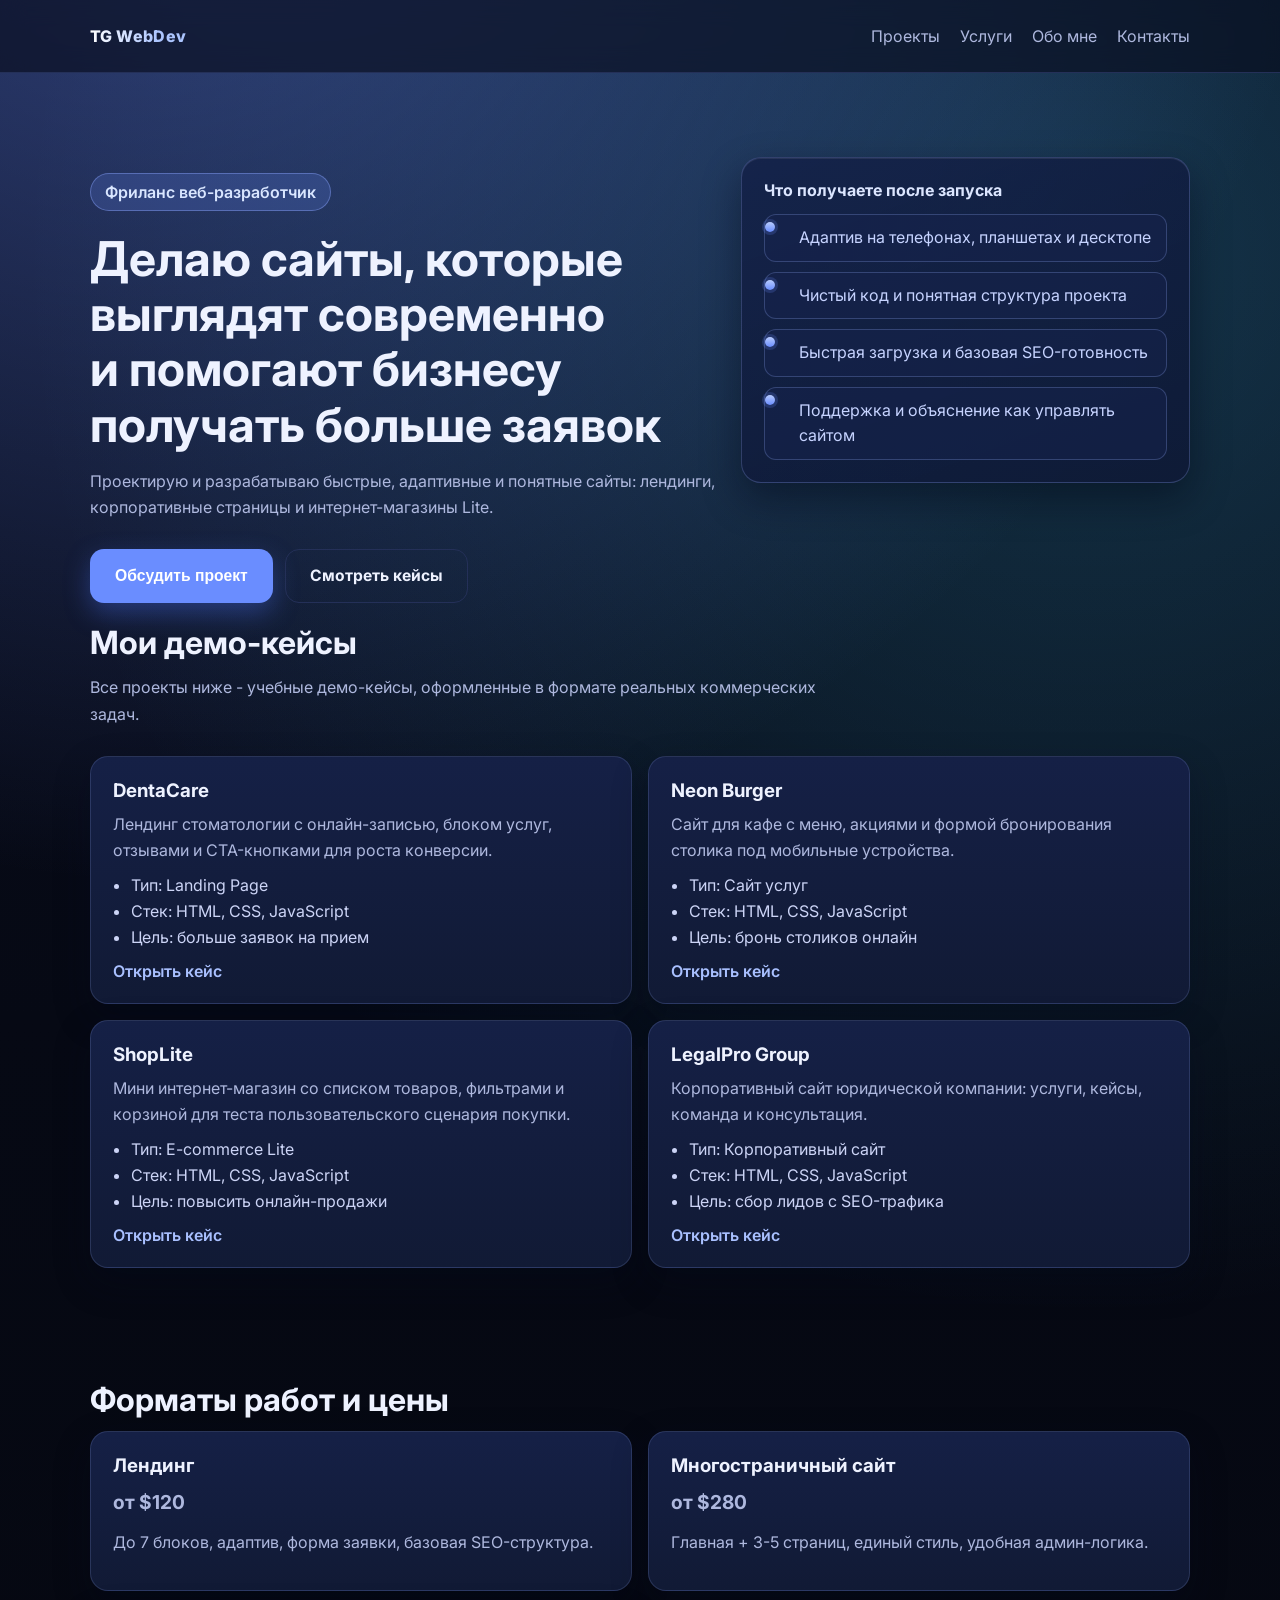
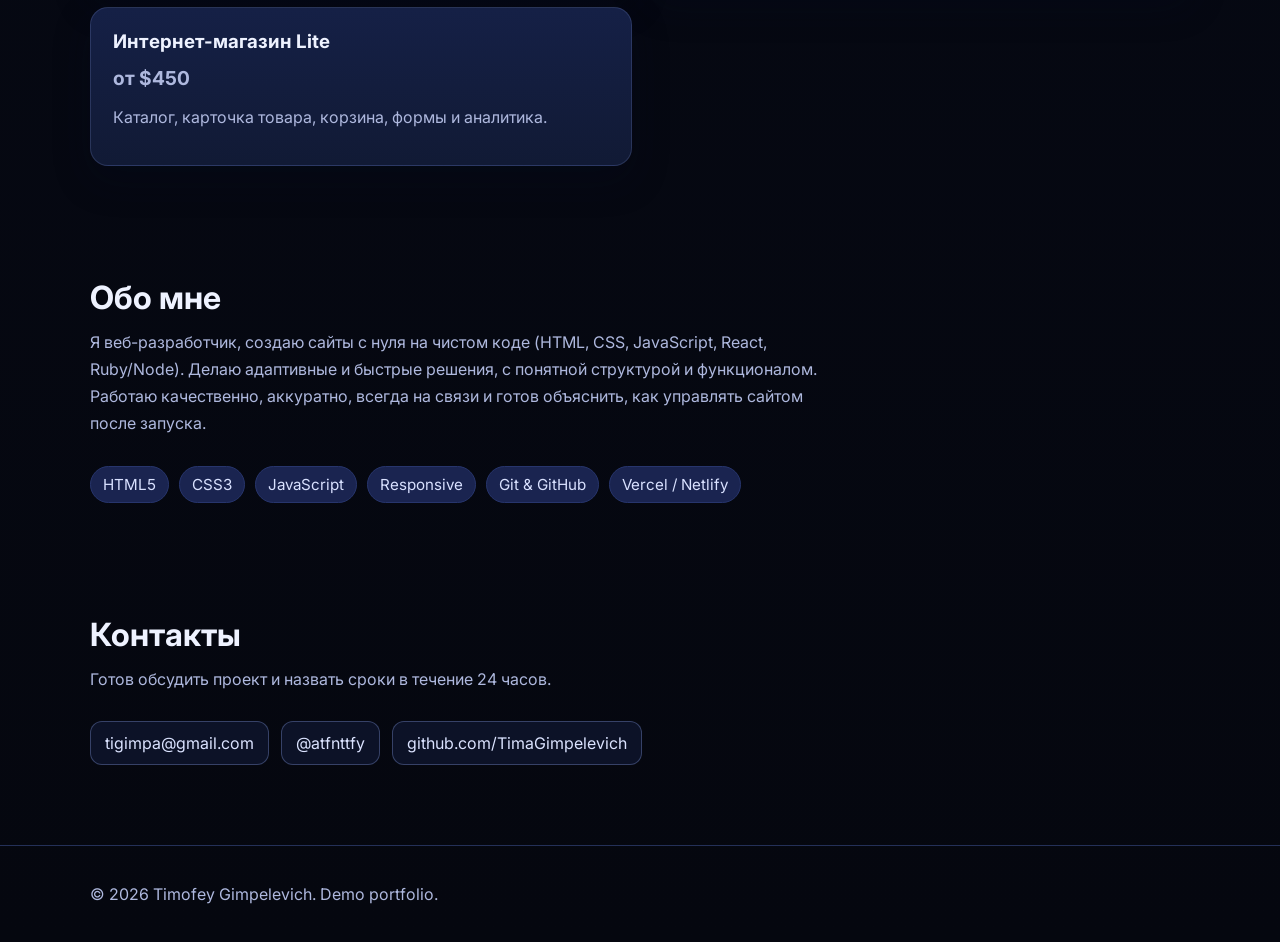
==== index.html @ 31476ab3 "Initial portfolio website" ====
<!doctype html>
<html lang="ru">
  <head>
    <meta charset="UTF-8" />
    <meta name="viewport" content="width=device-width, initial-scale=1.0" />
    <title>Тимофей | Веб-разработчик</title>
    <meta
      name="description"
      content="Портфолио веб-разработчика: лендинги, корпоративные сайты и интернет-магазины."
    />
    <link rel="preconnect" href="https://fonts.googleapis.com" />
    <link rel="preconnect" href="https://fonts.gstatic.com" crossorigin />
    <link
      href="https://fonts.googleapis.com/css2?family=Inter:wght@400;500;600;700;800&display=swap"
      rel="stylesheet"
    />
    <link rel="stylesheet" href="./styles.css" />
  </head>
  <body>
    <header class="header">
      <div class="container nav">
        <a href="#" class="logo">TG WebDev</a>
        <nav>
          <a href="#projects">Проекты</a>
          <a href="#services">Услуги</a>
          <a href="#about">Обо мне</a>
          <a href="#contacts">Контакты</a>
        </nav>
      </div>
    </header>

    <main>
      <section class="hero container">
        <div class="hero-layout">
          <div>
            <p class="badge">Фриланс веб-разработчик</p>
            <h1>
              Делаю сайты, которые выглядят современно и помогают бизнесу
              получать больше заявок
            </h1>
            <p class="subtitle">
              Проектирую и разрабатываю быстрые, адаптивные и понятные сайты:
              лендинги, корпоративные страницы и интернет-магазины Lite.
            </p>
            <div class="hero-actions">
              <button class="btn btn-primary" id="open-contact-modal" type="button">
                Обсудить проект
              </button>
              <a class="btn btn-secondary" href="#projects">Смотреть кейсы</a>
            </div>
          </div>
          <div class="hero-panel">
            <p class="hero-panel-title">Что получаете после запуска</p>
            <ul>
              <li>Адаптив на телефонах, планшетах и десктопе</li>
              <li>Чистый код и понятная структура проекта</li>
              <li>Быстрая загрузка и базовая SEO-готовность</li>
              <li>Поддержка и объяснение как управлять сайтом</li>
            </ul>
          </div>
        </div>
      </section>

      <section id="projects" class="section container">
        <h2>Мои демо-кейсы</h2>
        <p class="section-text">
          Все проекты ниже - учебные демо-кейсы, оформленные в формате реальных
          коммерческих задач.
        </p>
        <div class="projects-grid">
          <article class="card">
            <h3>DentaCare</h3>
            <p>
              Лендинг стоматологии с онлайн-записью, блоком услуг, отзывами и
              CTA-кнопками для роста конверсии.
            </p>
            <ul>
              <li>Тип: Landing Page</li>
              <li>Стек: HTML, CSS, JavaScript</li>
              <li>Цель: больше заявок на прием</li>
            </ul>
            <a href="./projects/dentacare.html">Открыть кейс</a>
          </article>

          <article class="card">
            <h3>Neon Burger</h3>
            <p>
              Сайт для кафе с меню, акциями и формой бронирования столика под
              мобильные устройства.
            </p>
            <ul>
              <li>Тип: Сайт услуг</li>
              <li>Стек: HTML, CSS, JavaScript</li>
              <li>Цель: бронь столиков онлайн</li>
            </ul>
            <a href="./projects/neon-burger.html">Открыть кейс</a>
          </article>

          <article class="card">
            <h3>ShopLite</h3>
            <p>
              Мини интернет-магазин со списком товаров, фильтрами и корзиной
              для теста пользовательского сценария покупки.
            </p>
            <ul>
              <li>Тип: E-commerce Lite</li>
              <li>Стек: HTML, CSS, JavaScript</li>
              <li>Цель: повысить онлайн-продажи</li>
            </ul>
            <a href="./projects/shoplite.html">Открыть кейс</a>
          </article>

          <article class="card">
            <h3>LegalPro Group</h3>
            <p>
              Корпоративный сайт юридической компании: услуги, кейсы, команда и
              консультация.
            </p>
            <ul>
              <li>Тип: Корпоративный сайт</li>
              <li>Стек: HTML, CSS, JavaScript</li>
              <li>Цель: сбор лидов с SEO-трафика</li>
            </ul>
            <a href="./projects/legalpro.html">Открыть кейс</a>
          </article>
        </div>
      </section>

      <section id="services" class="section container">
        <h2>Форматы работ и цены</h2>
        <div class="pricing-grid">
          <article class="card">
            <h3>Лендинг</h3>
            <p class="price">от $120</p>
            <p>До 7 блоков, адаптив, форма заявки, базовая SEO-структура.</p>
          </article>
          <article class="card">
            <h3>Многостраничный сайт</h3>
            <p class="price">от $280</p>
            <p>Главная + 3-5 страниц, единый стиль, удобная админ-логика.</p>
          </article>
          <article class="card">
            <h3>Интернет-магазин Lite</h3>
            <p class="price">от $450</p>
            <p>Каталог, карточка товара, корзина, формы и аналитика.</p>
          </article>
        </div>
      </section>

      <section id="about" class="section container">
        <h2>Обо мне</h2>
        <p class="section-text">
          Я веб-разработчик, создаю сайты с нуля на чистом коде (HTML, CSS,
          JavaScript, React, Ruby/Node). Делаю адаптивные и быстрые решения, с
          понятной структурой и функционалом. Работаю качественно, аккуратно,
          всегда на связи и готов объяснить, как управлять сайтом после запуска.
        </p>
        <div class="skills">
          <span>HTML5</span>
          <span>CSS3</span>
          <span>JavaScript</span>
          <span>Responsive</span>
          <span>Git & GitHub</span>
          <span>Vercel / Netlify</span>
        </div>
      </section>

      <section id="contacts" class="section container contact">
        <h2>Контакты</h2>
        <p class="section-text">
          Готов обсудить проект и назвать сроки в течение 24 часов.
        </p>
        <div class="contact-grid">
          <a href="mailto:tigimpa@gmail.com">tigimpa@gmail.com</a>
          <a href="https://t.me/atfnttfy" target="_blank" rel="noreferrer"
            >@atfnttfy</a
          >
          <a href="https://github.com/TimaGimpelevich" target="_blank" rel="noreferrer"
            >github.com/TimaGimpelevich</a
          >
        </div>
      </section>
    </main>

    <div class="modal" id="contact-modal" aria-hidden="true" hidden>
      <div class="modal-backdrop" data-close-modal="true"></div>
      <div class="modal-dialog" role="dialog" aria-modal="true" aria-labelledby="modal-title">
        <button class="modal-close" id="close-contact-modal" type="button" aria-label="Закрыть">
          ×
        </button>
        <h2 id="modal-title">Где удобно продолжить общение?</h2>
        <p class="section-text">
          Выберите удобный канал, и я отвечу в ближайшее время.
        </p>
        <div class="modal-actions">
          <a href="mailto:tigimpa@gmail.com">Email: tigimpa@gmail.com</a>
          <a href="https://t.me/atfnttfy" target="_blank" rel="noreferrer">
            Telegram: @atfnttfy
          </a>
          <a href="https://github.com/TimaGimpelevich" target="_blank" rel="noreferrer">
            GitHub: TimaGimpelevich
          </a>
        </div>
      </div>
    </div>

    <footer class="footer">
      <div class="container">
        <p>© 2026 Timofey Gimpelevich. Demo portfolio.</p>
      </div>
    </footer>

    <script src="./scripts.js"></script>
  </body>
</html>
---- styles.css ----
:root {
  --bg: #060914;
  --surface: #111a35;
  --surface-soft: #152046;
  --text: #eef2ff;
  --muted: #aeb8de;
  --primary: #6a8dff;
  --primary-soft: #a9c0ff;
  --border: #243058;
  --glow-a: rgba(106, 141, 255, 0.45);
  --glow-b: rgba(71, 212, 255, 0.2);
}

* {
  box-sizing: border-box;
}

html {
  scroll-behavior: smooth;
}

body {
  margin: 0;
  font-family: "Inter", sans-serif;
  background:
    radial-gradient(circle at 15% -10%, var(--glow-a) 0%, rgba(0, 0, 0, 0) 38%),
    radial-gradient(circle at 85% 10%, var(--glow-b) 0%, rgba(0, 0, 0, 0) 42%),
    linear-gradient(180deg, #080d1f 0%, var(--bg) 40%, #05070f 100%);
  color: var(--text);
}

a {
  color: inherit;
  text-decoration: none;
}

.container {
  width: min(1100px, 92%);
  margin: 0 auto;
}

.header {
  position: sticky;
  top: 0;
  backdrop-filter: blur(12px);
  background: rgba(9, 13, 30, 0.65);
  border-bottom: 1px solid var(--border);
  z-index: 10;
}

.nav {
  min-height: 72px;
  display: flex;
  justify-content: space-between;
  align-items: center;
}

.logo {
  font-weight: 800;
  letter-spacing: 0.4px;
  background: linear-gradient(90deg, #ffffff 0%, #acc5ff 70%);
  -webkit-background-clip: text;
  -webkit-text-fill-color: transparent;
}

.nav nav {
  display: flex;
  gap: 20px;
}

.nav nav a {
  color: var(--muted);
}

.nav nav a:hover {
  color: var(--text);
}

.hero {
  padding: 84px 0 6px;
}

.hero-layout {
  display: grid;
  grid-template-columns: 1.4fr 1fr;
  gap: 22px;
  align-items: start;
}

.badge {
  display: inline-block;
  font-weight: 600;
  color: #d9e6ff;
  background: rgba(106, 141, 255, 0.2);
  border: 1px solid rgba(133, 160, 247, 0.45);
  padding: 8px 14px;
  border-radius: 999px;
  margin-bottom: 20px;
}

h1 {
  font-size: clamp(2rem, 4vw, 3rem);
  line-height: 1.15;
  margin: 0 0 16px;
  max-width: 860px;
  text-wrap: balance;
}

.subtitle {
  color: var(--muted);
  max-width: 680px;
  line-height: 1.65;
}

.hero-actions {
  margin-top: 28px;
  display: flex;
  flex-wrap: wrap;
  gap: 12px;
}

.btn {
  padding: 14px 24px;
  min-height: 54px;
  border-radius: 14px;
  font-weight: 700;
  font-size: clamp(0.98rem, 1.1vw, 1.05rem);
  border: 1px solid transparent;
  display: inline-flex;
  align-items: center;
  justify-content: center;
  transition: transform 0.25s ease, box-shadow 0.25s ease, border-color 0.25s ease;
}

.btn-primary {
  background: var(--primary);
  color: #fff;
  box-shadow: 0 10px 26px rgba(78, 118, 255, 0.35);
}

.btn-primary:hover {
  background: #5c81f7;
  transform: translateY(-1px);
}

.btn-secondary {
  border-color: var(--border);
  color: var(--text);
  background: transparent;
}

.btn-secondary:hover {
  border-color: #3f4c78;
  transform: translateY(-1px);
}

.hero-panel {
  border: 1px solid rgba(146, 168, 245, 0.25);
  background: linear-gradient(
    160deg,
    rgba(19, 32, 71, 0.85) 0%,
    rgba(14, 25, 54, 0.88) 100%
  );
  border-radius: 20px;
  padding: 22px;
  box-shadow: inset 0 1px 0 rgba(255, 255, 255, 0.08), 0 16px 38px rgba(2, 7, 22, 0.45);
}

.hero-panel-title {
  margin-top: 0;
  margin-bottom: 14px;
  font-weight: 700;
  color: #dce6ff;
}

.hero-panel ul {
  margin: 0;
  padding: 0;
  list-style: none;
  color: #c6d3ff;
  line-height: 1.6;
}

.hero-panel li {
  position: relative;
  padding: 10px 12px 10px 34px;
  margin-bottom: 10px;
  border-radius: 12px;
  border: 1px solid rgba(138, 162, 235, 0.28);
  background: rgba(23, 36, 77, 0.55);
}

.hero-panel li::before {
  content: "";
  position: absolute;
  left: 0;
  top: 0.45rem;
  width: 10px;
  height: 10px;
  border-radius: 999px;
  background: linear-gradient(180deg, #b7cbff 0%, #6a8dff 100%);
  box-shadow: 0 0 0 3px rgba(106, 141, 255, 0.2);
}

.hero-panel li:last-child {
  margin-bottom: 0;
}

.section {
  padding: 56px 0;
}

#projects.section {
  padding-top: 14px;
}

h2 {
  margin: 0 0 12px;
  font-size: clamp(1.5rem, 3vw, 2rem);
}

.section-text {
  margin: 0 0 28px;
  color: var(--muted);
  max-width: 760px;
  line-height: 1.7;
}

.projects-grid,
.pricing-grid {
  display: grid;
  grid-template-columns: repeat(2, minmax(0, 1fr));
  gap: 16px;
}

.card {
  background: linear-gradient(180deg, var(--surface-soft) 0%, var(--surface) 100%);
  border: 1px solid rgba(133, 154, 223, 0.2);
  border-radius: 18px;
  padding: 22px;
  box-shadow: 0 14px 36px rgba(3, 9, 30, 0.3);
  transition: transform 0.28s ease, box-shadow 0.28s ease, border-color 0.28s ease;
}

.card:hover {
  transform: translateY(-5px);
  border-color: rgba(149, 173, 248, 0.45);
  box-shadow: 0 18px 42px rgba(4, 10, 30, 0.5);
}

.card h3 {
  margin: 0 0 10px;
}

.card p {
  margin: 0 0 12px;
  color: var(--muted);
  line-height: 1.6;
}

.card ul {
  margin: 0 0 14px;
  padding-left: 18px;
  color: #ccd4f6;
}

.card li {
  margin-bottom: 6px;
}

.card a {
  color: var(--primary-soft);
  font-weight: 600;
}

.card a:hover {
  color: #c6d8ff;
}

.price {
  color: #fff;
  font-weight: 700;
  font-size: 1.2rem;
}

.skills {
  display: flex;
  flex-wrap: wrap;
  gap: 10px;
}

.skills span {
  background: #1a2450;
  color: #d9e1ff;
  border: 1px solid #27356c;
  border-radius: 999px;
  padding: 8px 12px;
  font-size: 0.95rem;
}

.contact {
  padding-bottom: 80px;
}

.contact-grid {
  display: flex;
  flex-wrap: wrap;
  gap: 12px;
}

.contact-grid a {
  border: 1px solid rgba(133, 154, 223, 0.35);
  border-radius: 12px;
  padding: 11px 14px;
  color: #dbe3ff;
  background: rgba(17, 26, 53, 0.65);
  transition: transform 0.2s ease, border-color 0.2s ease;
}

.contact-grid a:hover {
  transform: translateY(-2px);
  border-color: rgba(172, 193, 255, 0.7);
}

.modal {
  position: fixed;
  inset: 0;
  display: none;
  align-items: center;
  justify-content: center;
  z-index: 20;
  padding: 16px;
}

.modal[aria-hidden="false"] {
  display: flex;
}

.modal-backdrop {
  position: absolute;
  inset: 0;
  background: rgba(4, 8, 18, 0.76);
  backdrop-filter: blur(4px);
}

.modal-dialog {
  position: relative;
  width: min(520px, 92%);
  max-height: calc(100vh - 32px);
  overflow-y: auto;
  background: linear-gradient(180deg, var(--surface-soft) 0%, var(--surface) 100%);
  border: 1px solid rgba(149, 173, 248, 0.42);
  border-radius: 18px;
  padding: 24px;
  z-index: 1;
  box-shadow: 0 20px 50px rgba(3, 8, 24, 0.65);
}

.modal-close {
  position: absolute;
  right: 14px;
  top: 10px;
  border: none;
  background: transparent;
  color: #cdd9ff;
  font-size: 1.7rem;
  cursor: pointer;
  line-height: 1;
}

.modal-actions {
  display: grid;
  gap: 10px;
}

.modal-actions a {
  display: block;
  border: 1px solid rgba(133, 154, 223, 0.35);
  border-radius: 12px;
  padding: 11px 14px;
  color: #dbe3ff;
  background: rgba(17, 26, 53, 0.65);
}

#open-contact-modal {
  cursor: pointer;
  appearance: none;
}

.modal-actions a:hover {
  border-color: rgba(172, 193, 255, 0.7);
}

.footer {
  border-top: 1px solid var(--border);
  padding: 22px 0;
  color: var(--muted);
}

.case-main {
  padding: 62px 0;
}

.case-card {
  background: linear-gradient(180deg, var(--surface-soft) 0%, var(--surface) 100%);
  border: 1px solid rgba(133, 154, 223, 0.25);
  border-radius: 18px;
  padding: 24px;
  margin-bottom: 16px;
  box-shadow: 0 12px 30px rgba(2, 7, 22, 0.34);
}

.back-link {
  color: var(--primary-soft);
  font-weight: 600;
}

@media (max-width: 820px) {
  .hero-layout {
    grid-template-columns: 1fr;
  }

  .projects-grid,
  .pricing-grid {
    grid-template-columns: 1fr;
  }

  .nav nav {
    gap: 12px;
    font-size: 0.9rem;
  }

  .hero {
    padding-top: 64px;
    padding-bottom: 0;
  }

  .hero-actions {
    width: 100%;
  }

  .hero-actions .btn {
    width: 100%;
  }
}
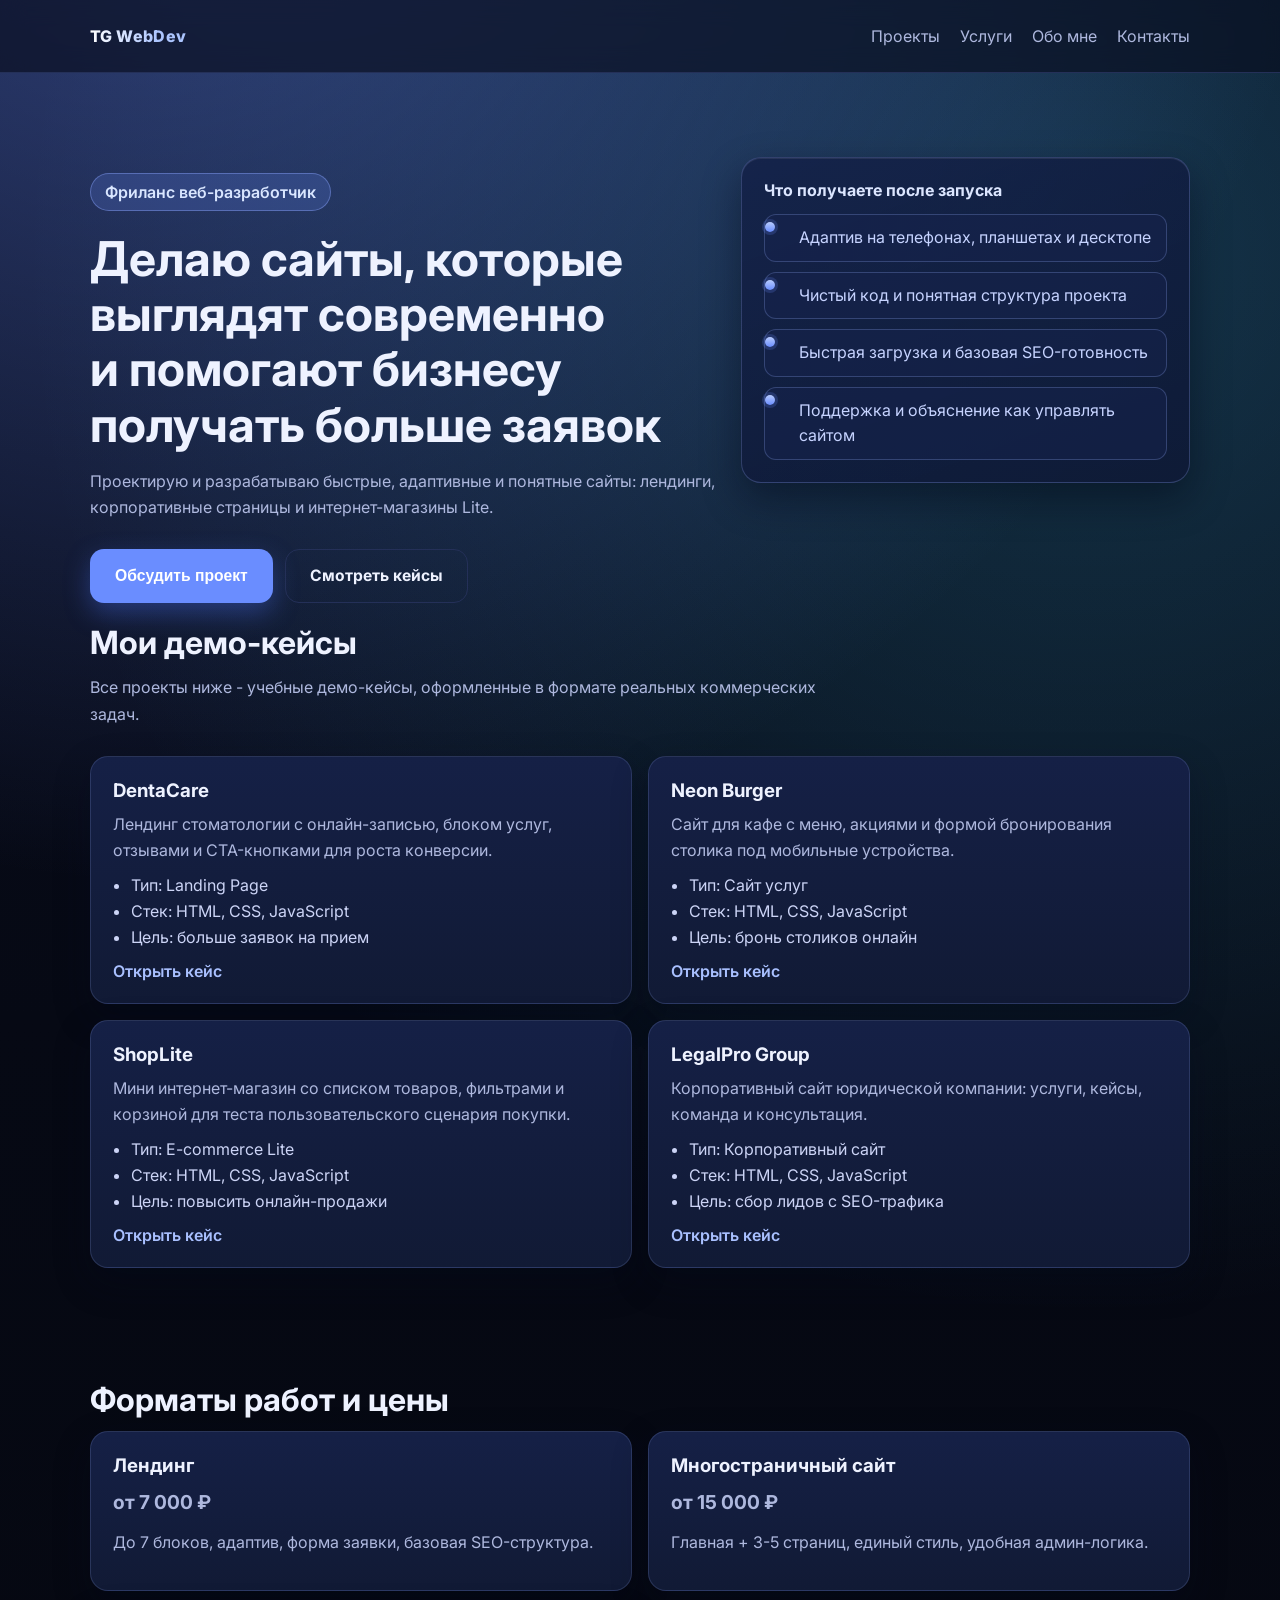
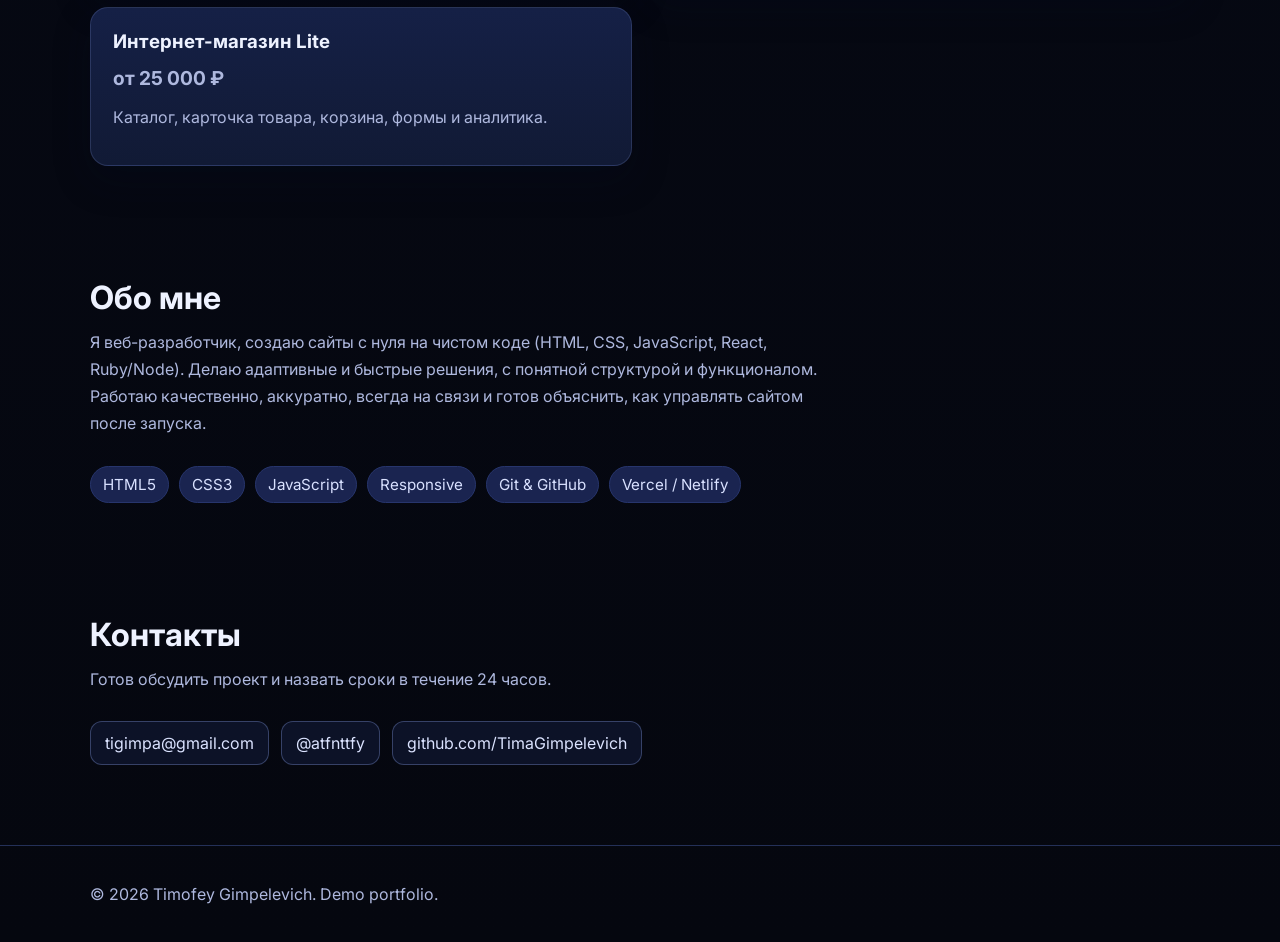
==== commit ecb14c99: "Change pricing to RUB" ====
--- a/index.html
+++ b/index.html
@@ -131,17 +131,17 @@
         <div class="pricing-grid">
           <article class="card">
             <h3>Лендинг</h3>
-            <p class="price">от $120</p>
+            <p class="price">от 7 000 ₽</p>
             <p>До 7 блоков, адаптив, форма заявки, базовая SEO-структура.</p>
           </article>
           <article class="card">
             <h3>Многостраничный сайт</h3>
-            <p class="price">от $280</p>
+            <p class="price">от 15 000 ₽</p>
             <p>Главная + 3-5 страниц, единый стиль, удобная админ-логика.</p>
           </article>
           <article class="card">
             <h3>Интернет-магазин Lite</h3>
-            <p class="price">от $450</p>
+            <p class="price">от 25 000 ₽</p>
             <p>Каталог, карточка товара, корзина, формы и аналитика.</p>
           </article>
         </div>
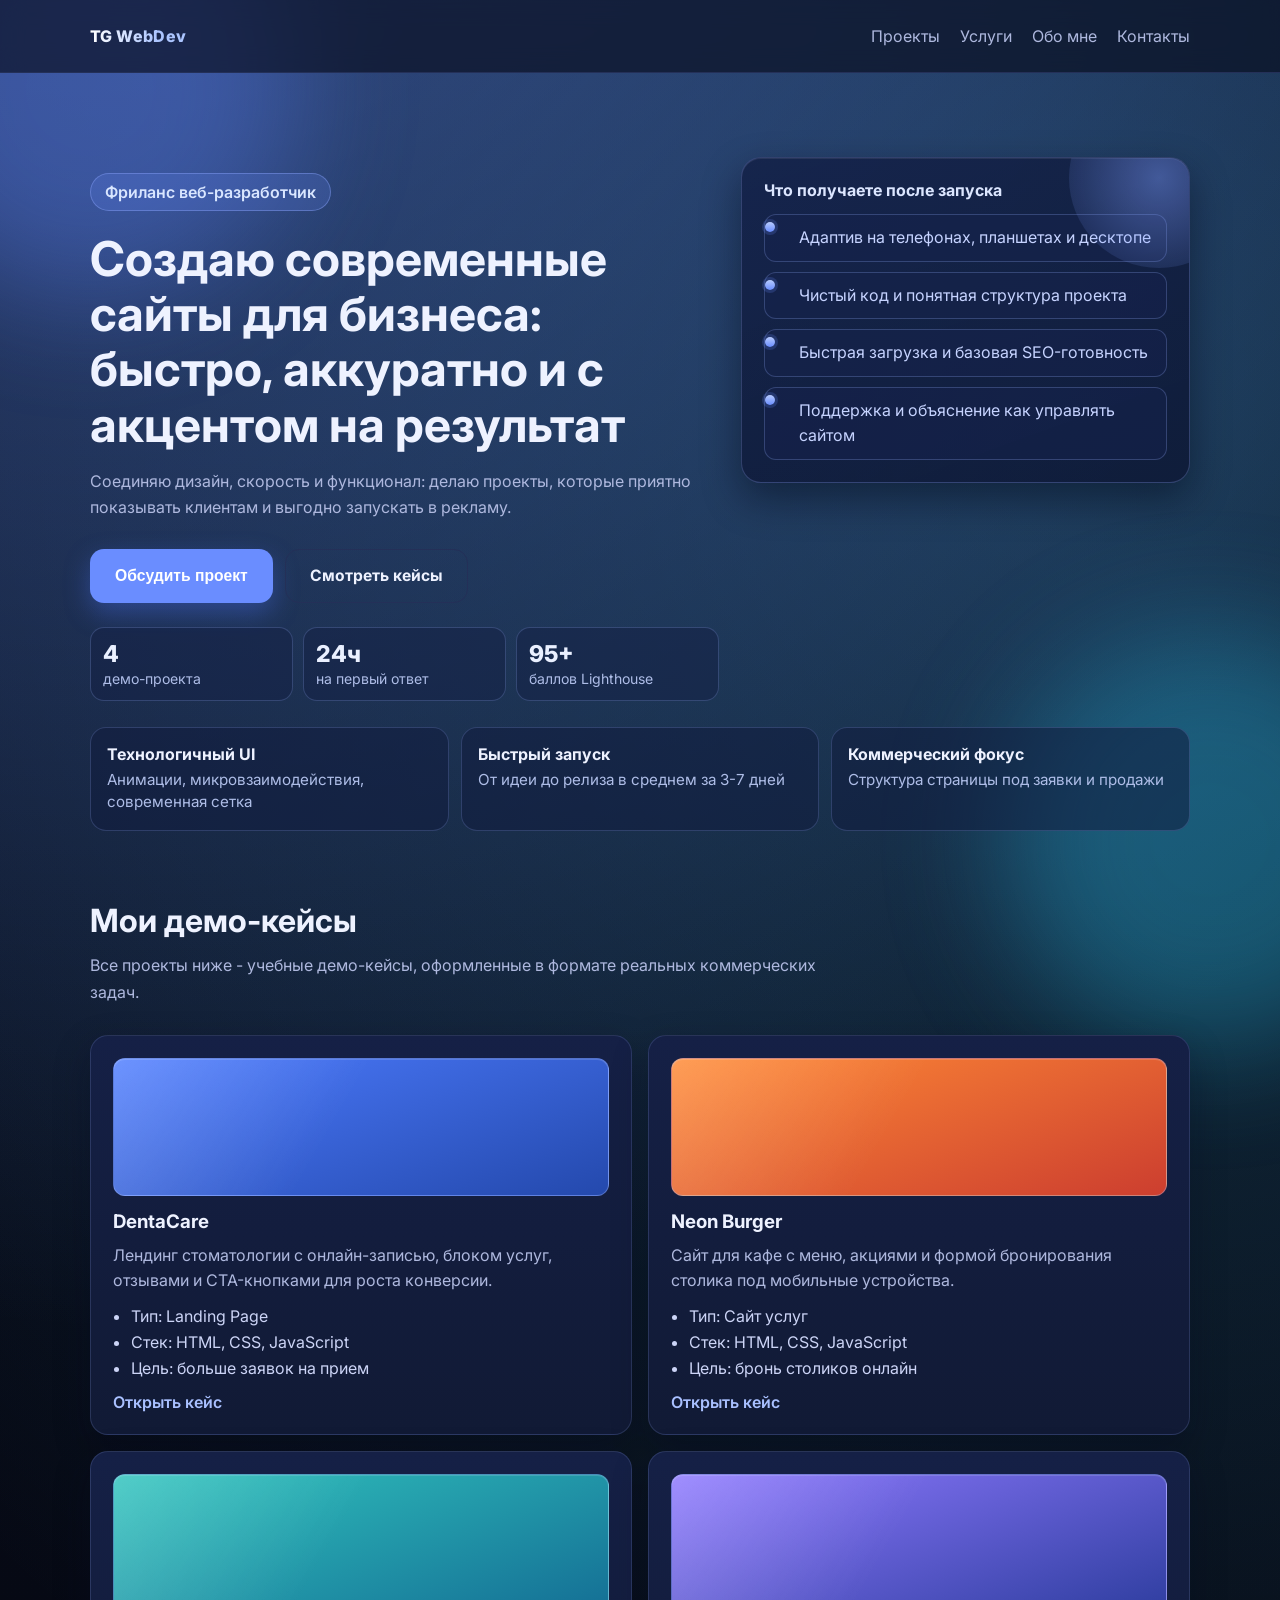
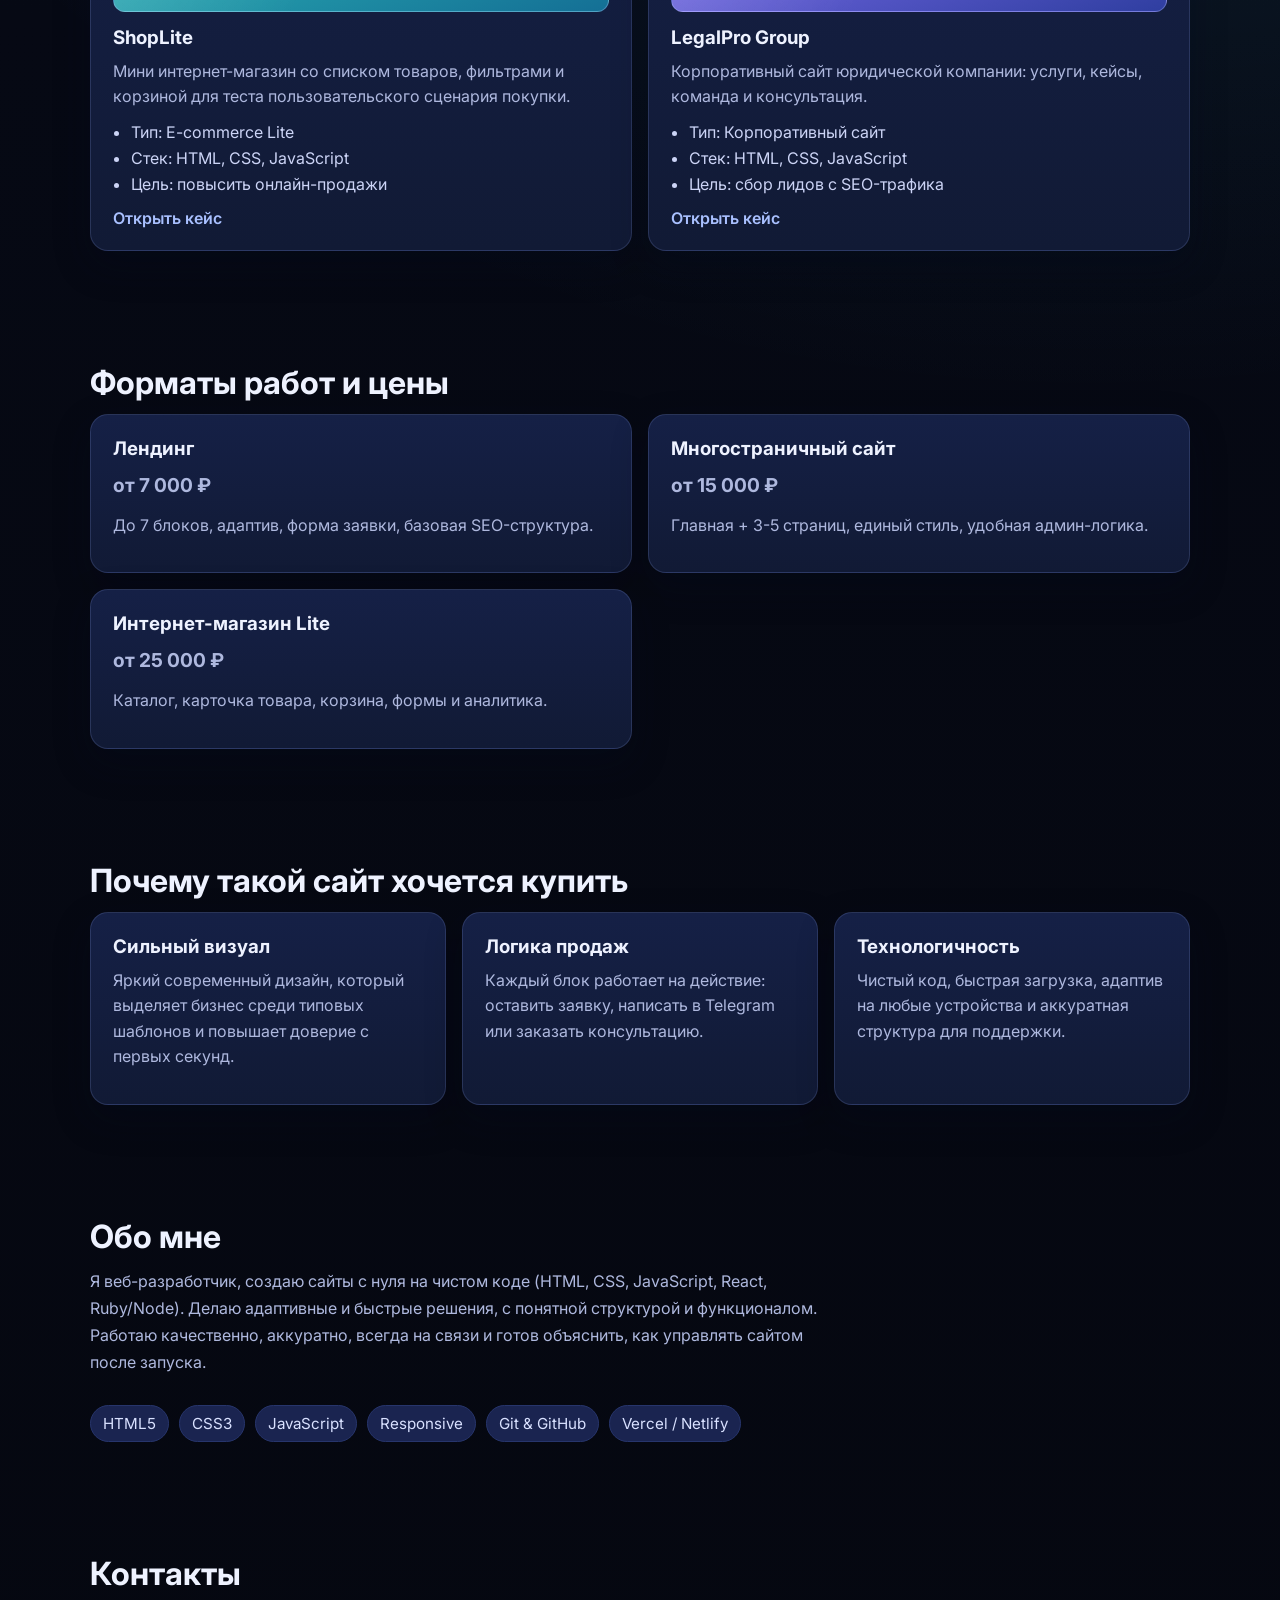
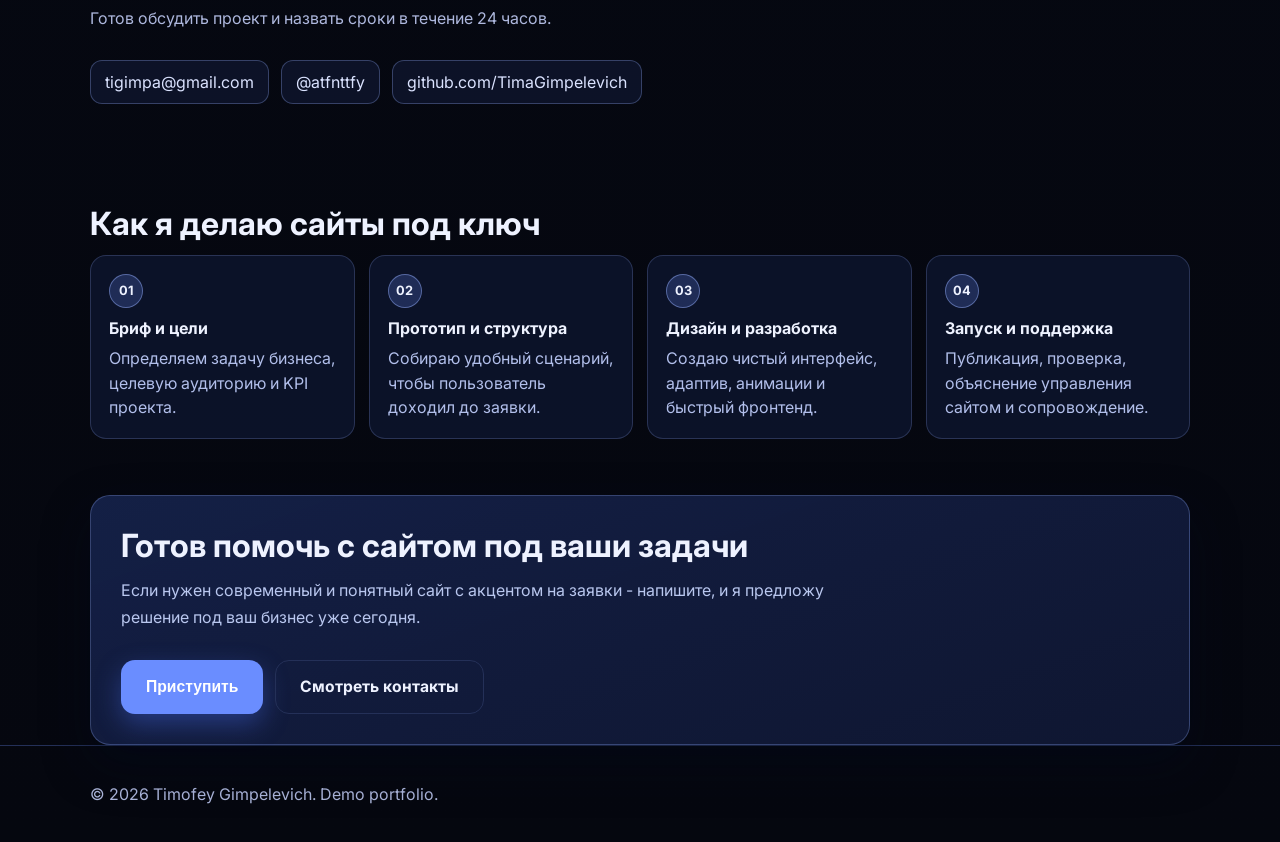
==== commit 5b377961: "Polish portfolio UX and visual presentation. Improve hero and CTA sections, strengthen modal reliabi" ====
--- a/index.html
+++ b/index.html
@@ -14,6 +14,7 @@
       href="https://fonts.googleapis.com/css2?family=Inter:wght@400;500;600;700;800&display=swap"
       rel="stylesheet"
     />
+    <link rel="icon" type="image/svg+xml" href="./favicon.svg" />
     <link rel="stylesheet" href="./styles.css" />
   </head>
   <body>
@@ -30,26 +31,45 @@
     </header>
 
     <main>
-      <section class="hero container">
+      <section class="hero container" data-reveal>
         <div class="hero-layout">
           <div>
             <p class="badge">Фриланс веб-разработчик</p>
             <h1>
-              Делаю сайты, которые выглядят современно и помогают бизнесу
-              получать больше заявок
+              Создаю современные сайты для бизнеса: быстро, аккуратно и с
+              акцентом на результат
             </h1>
             <p class="subtitle">
-              Проектирую и разрабатываю быстрые, адаптивные и понятные сайты:
-              лендинги, корпоративные страницы и интернет-магазины Lite.
+              Соединяю дизайн, скорость и функционал: делаю проекты, которые
+              приятно показывать клиентам и выгодно запускать в рекламу.
             </p>
             <div class="hero-actions">
-              <button class="btn btn-primary" id="open-contact-modal" type="button">
+              <button
+                class="btn btn-primary"
+                id="open-contact-modal"
+                data-open-contact-modal="true"
+                type="button"
+              >
                 Обсудить проект
               </button>
               <a class="btn btn-secondary" href="#projects">Смотреть кейсы</a>
             </div>
+            <div class="hero-stats">
+              <article>
+                <p>4</p>
+                <span>демо-проекта</span>
+              </article>
+              <article>
+                <p>24ч</p>
+                <span>на первый ответ</span>
+              </article>
+              <article>
+                <p>95+</p>
+                <span>баллов Lighthouse</span>
+              </article>
+            </div>
           </div>
-          <div class="hero-panel">
+          <div class="hero-panel" data-reveal>
             <p class="hero-panel-title">Что получаете после запуска</p>
             <ul>
               <li>Адаптив на телефонах, планшетах и десктопе</li>
@@ -61,14 +81,30 @@
         </div>
       </section>
 
-      <section id="projects" class="section container">
+      <section class="section container trust-strip" data-reveal>
+        <article>
+          <p>Технологичный UI</p>
+          <span>Анимации, микровзаимодействия, современная сетка</span>
+        </article>
+        <article>
+          <p>Быстрый запуск</p>
+          <span>От идеи до релиза в среднем за 3-7 дней</span>
+        </article>
+        <article>
+          <p>Коммерческий фокус</p>
+          <span>Структура страницы под заявки и продажи</span>
+        </article>
+      </section>
+
+      <section id="projects" class="section container" data-reveal>
         <h2>Мои демо-кейсы</h2>
         <p class="section-text">
           Все проекты ниже - учебные демо-кейсы, оформленные в формате реальных
           коммерческих задач.
         </p>
         <div class="projects-grid">
-          <article class="card">
+          <article class="card" data-reveal>
+            <div class="project-preview preview-dentacare"></div>
             <h3>DentaCare</h3>
             <p>
               Лендинг стоматологии с онлайн-записью, блоком услуг, отзывами и
@@ -82,7 +118,8 @@
             <a href="./projects/dentacare.html">Открыть кейс</a>
           </article>
 
-          <article class="card">
+          <article class="card" data-reveal>
+            <div class="project-preview preview-burger"></div>
             <h3>Neon Burger</h3>
             <p>
               Сайт для кафе с меню, акциями и формой бронирования столика под
@@ -96,7 +133,8 @@
             <a href="./projects/neon-burger.html">Открыть кейс</a>
           </article>
 
-          <article class="card">
+          <article class="card" data-reveal>
+            <div class="project-preview preview-shoplite"></div>
             <h3>ShopLite</h3>
             <p>
               Мини интернет-магазин со списком товаров, фильтрами и корзиной
@@ -110,7 +148,8 @@
             <a href="./projects/shoplite.html">Открыть кейс</a>
           </article>
 
-          <article class="card">
+          <article class="card" data-reveal>
+            <div class="project-preview preview-legalpro"></div>
             <h3>LegalPro Group</h3>
             <p>
               Корпоративный сайт юридической компании: услуги, кейсы, команда и
@@ -126,20 +165,20 @@
         </div>
       </section>
 
-      <section id="services" class="section container">
+      <section id="services" class="section container" data-reveal>
         <h2>Форматы работ и цены</h2>
         <div class="pricing-grid">
-          <article class="card">
+          <article class="card" data-reveal>
             <h3>Лендинг</h3>
             <p class="price">от 7 000 ₽</p>
             <p>До 7 блоков, адаптив, форма заявки, базовая SEO-структура.</p>
           </article>
-          <article class="card">
+          <article class="card" data-reveal>
             <h3>Многостраничный сайт</h3>
             <p class="price">от 15 000 ₽</p>
             <p>Главная + 3-5 страниц, единый стиль, удобная админ-логика.</p>
           </article>
-          <article class="card">
+          <article class="card" data-reveal>
             <h3>Интернет-магазин Lite</h3>
             <p class="price">от 25 000 ₽</p>
             <p>Каталог, карточка товара, корзина, формы и аналитика.</p>
@@ -147,7 +186,34 @@
         </div>
       </section>
 
-      <section id="about" class="section container">
+      <section class="section container" data-reveal>
+        <h2>Почему такой сайт хочется купить</h2>
+        <div class="proof-grid">
+          <article class="card" data-reveal>
+            <h3>Сильный визуал</h3>
+            <p>
+              Яркий современный дизайн, который выделяет бизнес среди типовых
+              шаблонов и повышает доверие с первых секунд.
+            </p>
+          </article>
+          <article class="card" data-reveal>
+            <h3>Логика продаж</h3>
+            <p>
+              Каждый блок работает на действие: оставить заявку, написать в
+              Telegram или заказать консультацию.
+            </p>
+          </article>
+          <article class="card" data-reveal>
+            <h3>Технологичность</h3>
+            <p>
+              Чистый код, быстрая загрузка, адаптив на любые устройства и
+              аккуратная структура для поддержки.
+            </p>
+          </article>
+        </div>
+      </section>
+
+      <section id="about" class="section container" data-reveal>
         <h2>Обо мне</h2>
         <p class="section-text">
           Я веб-разработчик, создаю сайты с нуля на чистом коде (HTML, CSS,
@@ -165,7 +231,7 @@
         </div>
       </section>
 
-      <section id="contacts" class="section container contact">
+      <section id="contacts" class="section container contact" data-reveal>
         <h2>Контакты</h2>
         <p class="section-text">
           Готов обсудить проект и назвать сроки в течение 24 часов.
@@ -178,6 +244,51 @@
           <a href="https://github.com/TimaGimpelevich" target="_blank" rel="noreferrer"
             >github.com/TimaGimpelevich</a
           >
+        </div>
+      </section>
+
+      <section class="section container process" data-reveal>
+        <h2>Как я делаю сайты под ключ</h2>
+        <div class="process-grid">
+          <article class="process-step">
+            <span>01</span>
+            <h3>Бриф и цели</h3>
+            <p>Определяем задачу бизнеса, целевую аудиторию и KPI проекта.</p>
+          </article>
+          <article class="process-step">
+            <span>02</span>
+            <h3>Прототип и структура</h3>
+            <p>Собираю удобный сценарий, чтобы пользователь доходил до заявки.</p>
+          </article>
+          <article class="process-step">
+            <span>03</span>
+            <h3>Дизайн и разработка</h3>
+            <p>Создаю чистый интерфейс, адаптив, анимации и быстрый фронтенд.</p>
+          </article>
+          <article class="process-step">
+            <span>04</span>
+            <h3>Запуск и поддержка</h3>
+            <p>Публикация, проверка, объяснение управления сайтом и сопровождение.</p>
+          </article>
+        </div>
+      </section>
+
+      <section class="section container final-cta" data-reveal>
+        <h2>Готов помочь с сайтом под ваши задачи</h2>
+        <p>
+          Если нужен современный и понятный сайт с акцентом на заявки - напишите,
+          и я предложу решение под ваш бизнес уже сегодня.
+        </p>
+        <div class="hero-actions">
+          <button
+            class="btn btn-primary"
+            id="open-contact-modal-bottom"
+            data-open-contact-modal="true"
+            type="button"
+          >
+            Приступить
+          </button>
+          <a class="btn btn-secondary" href="#contacts">Смотреть контакты</a>
         </div>
       </section>
     </main>
--- a/styles.css
+++ b/styles.css
@@ -27,6 +27,31 @@
     radial-gradient(circle at 85% 10%, var(--glow-b) 0%, rgba(0, 0, 0, 0) 42%),
     linear-gradient(180deg, #080d1f 0%, var(--bg) 40%, #05070f 100%);
   color: var(--text);
+  overflow-x: hidden;
+}
+
+body::before,
+body::after {
+  content: "";
+  position: fixed;
+  width: 420px;
+  height: 420px;
+  border-radius: 999px;
+  z-index: -1;
+  filter: blur(60px);
+  opacity: 0.35;
+}
+
+body::before {
+  top: -120px;
+  left: -120px;
+  background: #5f86ff;
+}
+
+body::after {
+  right: -140px;
+  bottom: -150px;
+  background: #27b4de;
 }
 
 a {
@@ -78,6 +103,7 @@
 
 .hero {
   padding: 84px 0 6px;
+  position: relative;
 }
 
 .hero-layout {
@@ -117,6 +143,32 @@
   display: flex;
   flex-wrap: wrap;
   gap: 12px;
+}
+
+.hero-stats {
+  margin-top: 24px;
+  display: grid;
+  grid-template-columns: repeat(3, minmax(0, 1fr));
+  gap: 10px;
+}
+
+.hero-stats article {
+  border: 1px solid rgba(138, 162, 235, 0.25);
+  border-radius: 14px;
+  background: rgba(20, 33, 70, 0.55);
+  padding: 12px;
+}
+
+.hero-stats p {
+  margin: 0;
+  font-size: 1.45rem;
+  font-weight: 800;
+  color: #eaf0ff;
+}
+
+.hero-stats span {
+  color: #aebde7;
+  font-size: 0.88rem;
 }
 
 .btn {
@@ -164,6 +216,19 @@
   border-radius: 20px;
   padding: 22px;
   box-shadow: inset 0 1px 0 rgba(255, 255, 255, 0.08), 0 16px 38px rgba(2, 7, 22, 0.45);
+  position: relative;
+  overflow: hidden;
+}
+
+.hero-panel::after {
+  content: "";
+  position: absolute;
+  width: 180px;
+  height: 180px;
+  right: -60px;
+  top: -70px;
+  border-radius: 999px;
+  background: radial-gradient(circle, rgba(124, 156, 255, 0.45), rgba(124, 156, 255, 0));
 }
 
 .hero-panel-title {
@@ -214,6 +279,31 @@
   padding-top: 14px;
 }
 
+.trust-strip {
+  display: grid;
+  grid-template-columns: repeat(3, minmax(0, 1fr));
+  gap: 12px;
+  padding-top: 20px;
+}
+
+.trust-strip article {
+  border: 1px solid rgba(136, 158, 230, 0.24);
+  border-radius: 16px;
+  background: rgba(18, 28, 62, 0.55);
+  padding: 16px;
+}
+
+.trust-strip p {
+  margin: 0 0 5px;
+  font-weight: 700;
+}
+
+.trust-strip span {
+  color: #aebde7;
+  font-size: 0.95rem;
+  line-height: 1.5;
+}
+
 h2 {
   margin: 0 0 12px;
   font-size: clamp(1.5rem, 3vw, 2rem);
@@ -238,6 +328,8 @@
   border: 1px solid rgba(133, 154, 223, 0.2);
   border-radius: 18px;
   padding: 22px;
+  position: relative;
+  overflow: hidden;
   box-shadow: 0 14px 36px rgba(3, 9, 30, 0.3);
   transition: transform 0.28s ease, box-shadow 0.28s ease, border-color 0.28s ease;
 }
@@ -248,8 +340,55 @@
   box-shadow: 0 18px 42px rgba(4, 10, 30, 0.5);
 }
 
+.card::after {
+  content: "";
+  position: absolute;
+  inset: 0;
+  pointer-events: none;
+  border-radius: inherit;
+  background: linear-gradient(140deg, rgba(168, 192, 255, 0.12), rgba(168, 192, 255, 0));
+  opacity: 0;
+  transition: opacity 0.3s ease;
+}
+
+.card:hover::after {
+  opacity: 1;
+}
+
 .card h3 {
   margin: 0 0 10px;
+}
+
+.project-preview {
+  height: 138px;
+  margin-bottom: 14px;
+  border-radius: 12px;
+  border: 1px solid rgba(166, 186, 247, 0.35);
+  box-shadow: inset 0 1px 0 rgba(255, 255, 255, 0.14);
+}
+
+.preview-dentacare {
+  background:
+    linear-gradient(120deg, rgba(255, 255, 255, 0.18) 0%, rgba(255, 255, 255, 0) 45%),
+    linear-gradient(160deg, #4d7cff 0%, #2449ad 100%);
+}
+
+.preview-burger {
+  background:
+    linear-gradient(120deg, rgba(255, 255, 255, 0.16) 0%, rgba(255, 255, 255, 0) 45%),
+    linear-gradient(160deg, #ff8b36 0%, #cc3e2f 100%);
+}
+
+.preview-shoplite {
+  background:
+    linear-gradient(120deg, rgba(255, 255, 255, 0.16) 0%, rgba(255, 255, 255, 0) 45%),
+    linear-gradient(160deg, #31c4be 0%, #146f95 100%);
+}
+
+.preview-legalpro {
+  background:
+    linear-gradient(120deg, rgba(255, 255, 255, 0.16) 0%, rgba(255, 255, 255, 0) 45%),
+    linear-gradient(160deg, #8e79ff 0%, #2f3ea0 100%);
 }
 
 .card p {
@@ -281,6 +420,73 @@
   color: #fff;
   font-weight: 700;
   font-size: 1.2rem;
+}
+
+.proof-grid {
+  display: grid;
+  grid-template-columns: repeat(3, minmax(0, 1fr));
+  gap: 16px;
+}
+
+.process {
+  padding-top: 20px;
+}
+
+.process-grid {
+  display: grid;
+  grid-template-columns: repeat(4, minmax(0, 1fr));
+  gap: 14px;
+}
+
+.process-step {
+  border: 1px solid rgba(137, 159, 230, 0.24);
+  border-radius: 16px;
+  background: rgba(17, 27, 60, 0.56);
+  padding: 18px;
+}
+
+.process-step span {
+  display: inline-flex;
+  align-items: center;
+  justify-content: center;
+  width: 34px;
+  height: 34px;
+  border-radius: 999px;
+  font-size: 0.8rem;
+  font-weight: 700;
+  background: rgba(106, 141, 255, 0.22);
+  border: 1px solid rgba(156, 180, 255, 0.45);
+  margin-bottom: 10px;
+}
+
+.process-step h3 {
+  margin: 0 0 8px;
+  font-size: 1rem;
+}
+
+.process-step p {
+  margin: 0;
+  color: #b2bfeb;
+  line-height: 1.55;
+}
+
+.final-cta {
+  border: 1px solid rgba(141, 165, 240, 0.3);
+  border-radius: 20px;
+  background: linear-gradient(160deg, rgba(23, 36, 79, 0.85), rgba(16, 24, 52, 0.92));
+  padding: 30px;
+  box-shadow: 0 20px 48px rgba(2, 8, 26, 0.45);
+}
+
+.final-cta h2 {
+  max-width: 760px;
+}
+
+.final-cta p {
+  margin-top: 0;
+  color: #b9c7ef;
+  max-width: 720px;
+  line-height: 1.7;
 }
 
 .skills {
@@ -391,6 +597,22 @@
   border-color: rgba(172, 193, 255, 0.7);
 }
 
+[data-reveal] {
+  opacity: 1;
+  transform: translateY(0);
+}
+
+.js [data-reveal] {
+  opacity: 0;
+  transform: translateY(24px);
+  transition: opacity 0.7s ease, transform 0.7s ease;
+}
+
+.js [data-reveal].is-visible {
+  opacity: 1;
+  transform: translateY(0);
+}
+
 .footer {
   border-top: 1px solid var(--border);
   padding: 22px 0;
@@ -421,7 +643,10 @@
   }
 
   .projects-grid,
-  .pricing-grid {
+  .pricing-grid,
+  .proof-grid,
+  .trust-strip,
+  .process-grid {
     grid-template-columns: 1fr;
   }
 
@@ -442,5 +667,13 @@
   .hero-actions .btn {
     width: 100%;
   }
-}
-
+
+  .hero-stats {
+    grid-template-columns: 1fr;
+  }
+
+  .final-cta {
+    padding: 20px;
+  }
+}
+
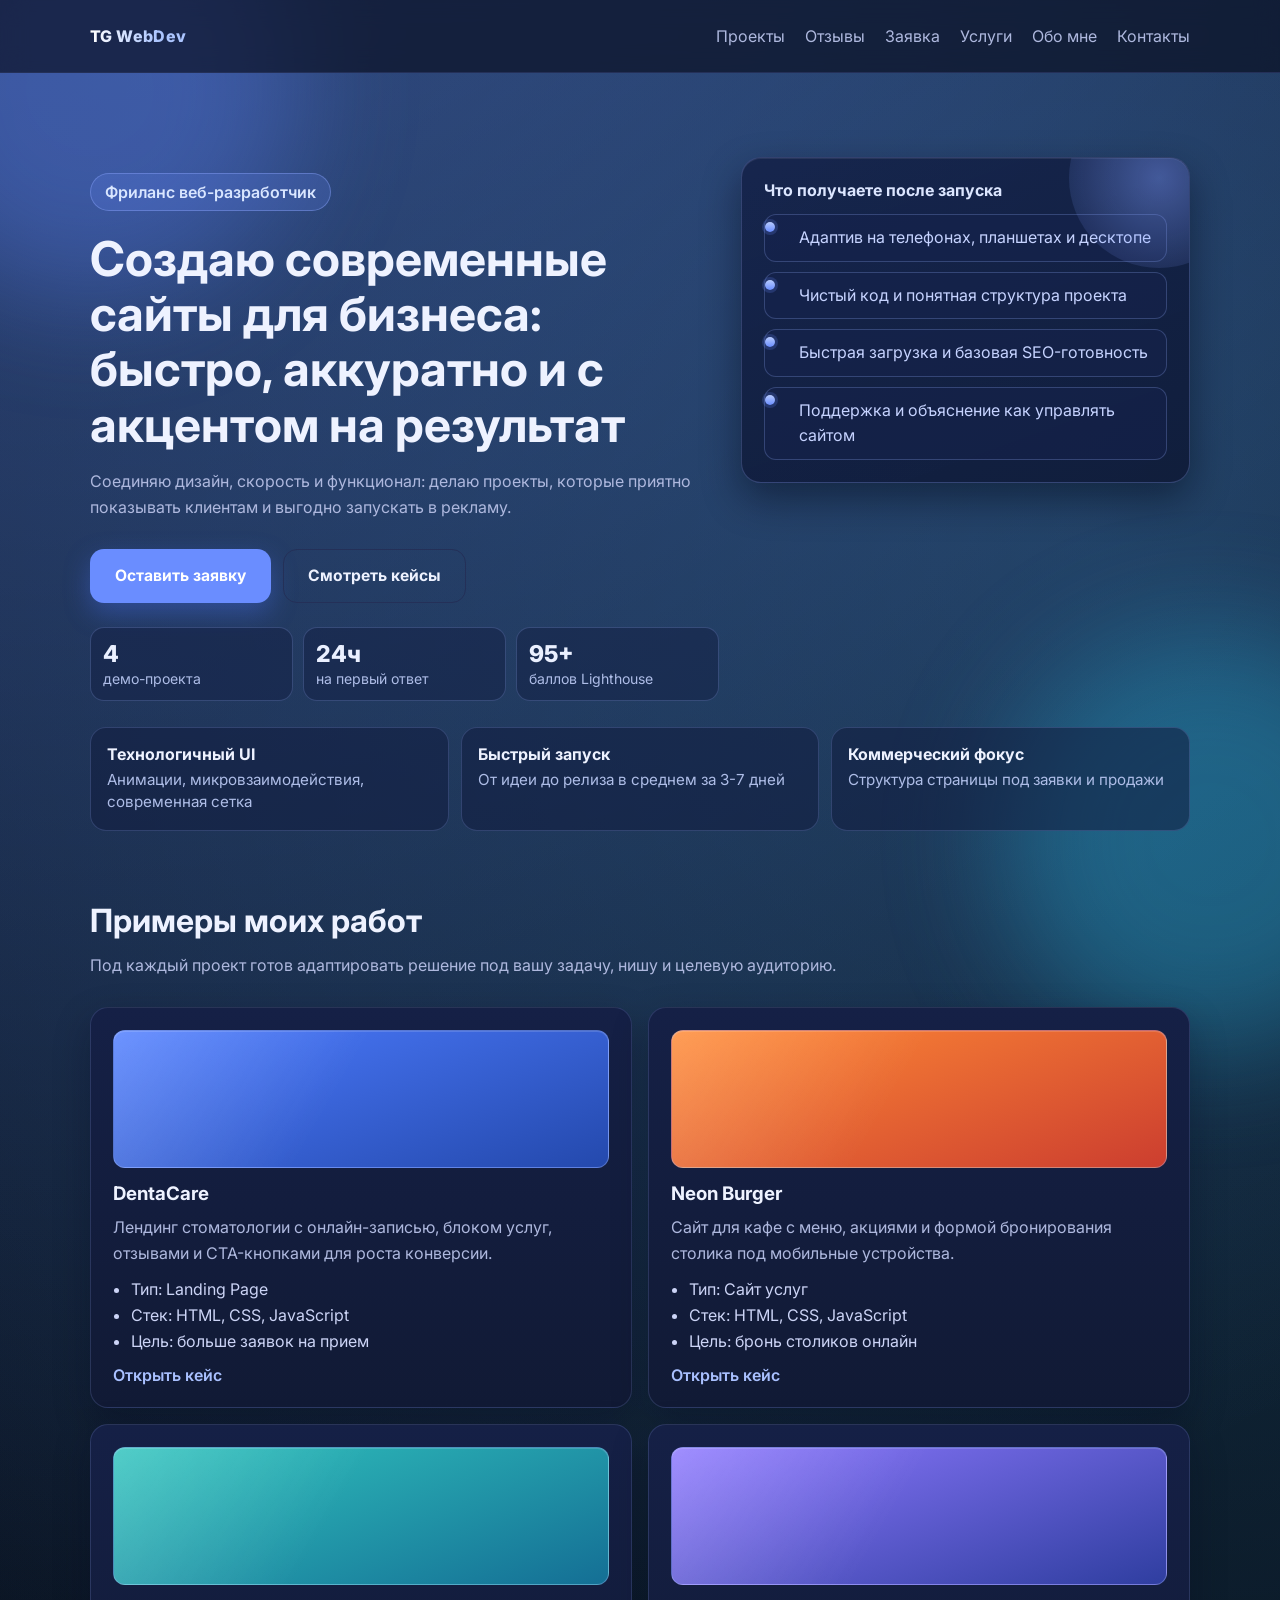
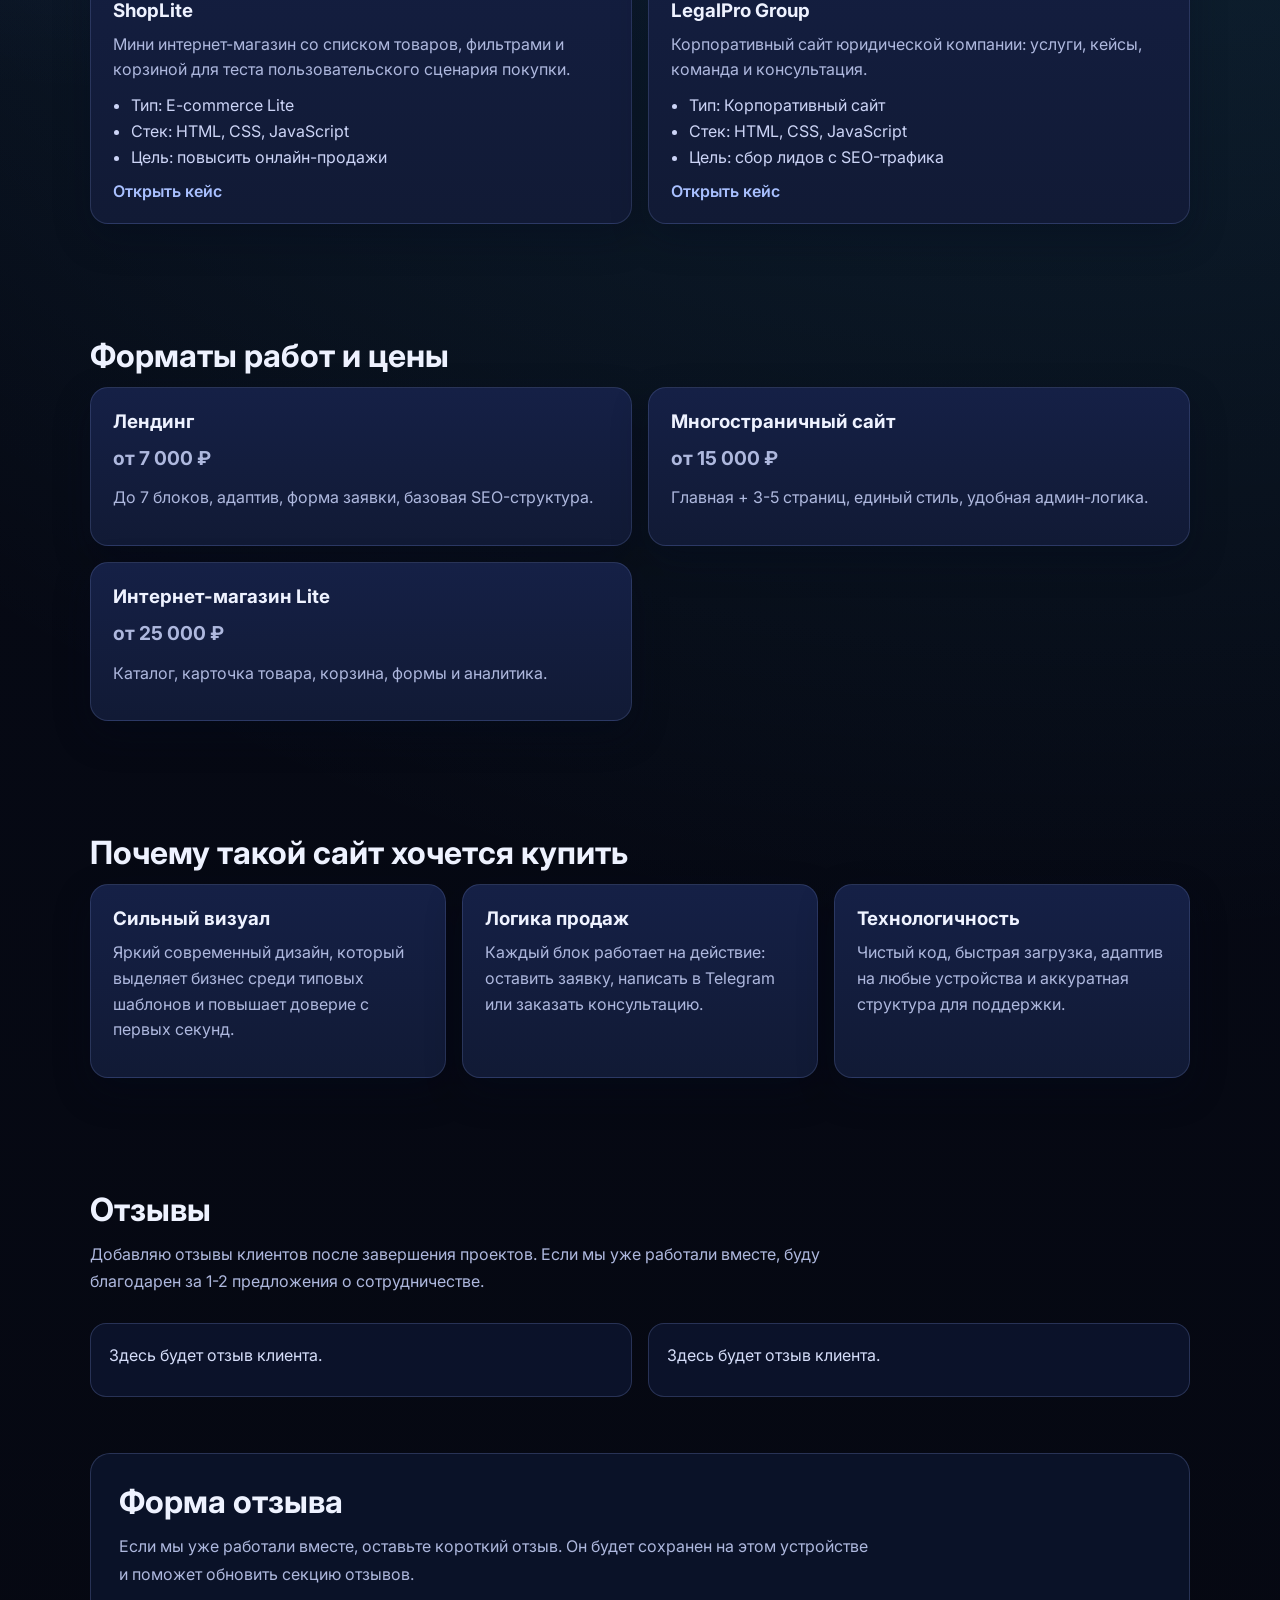
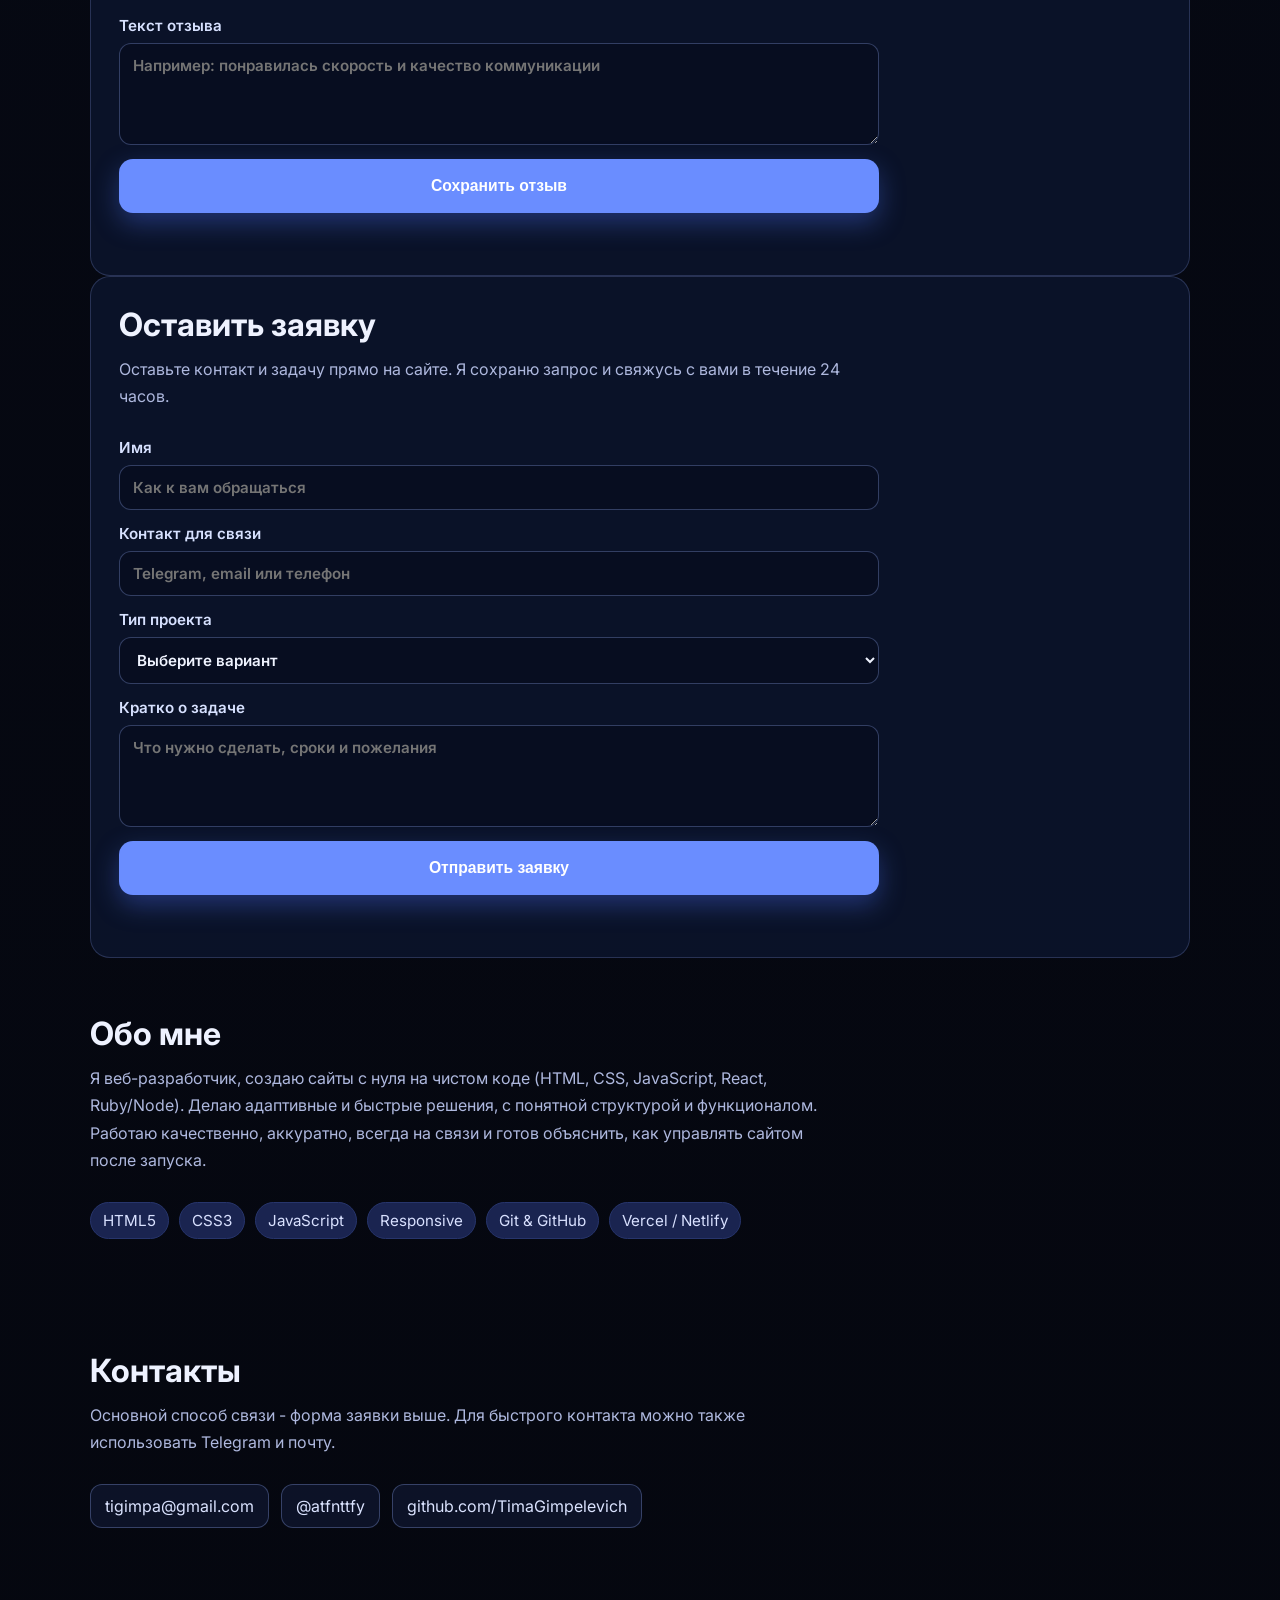
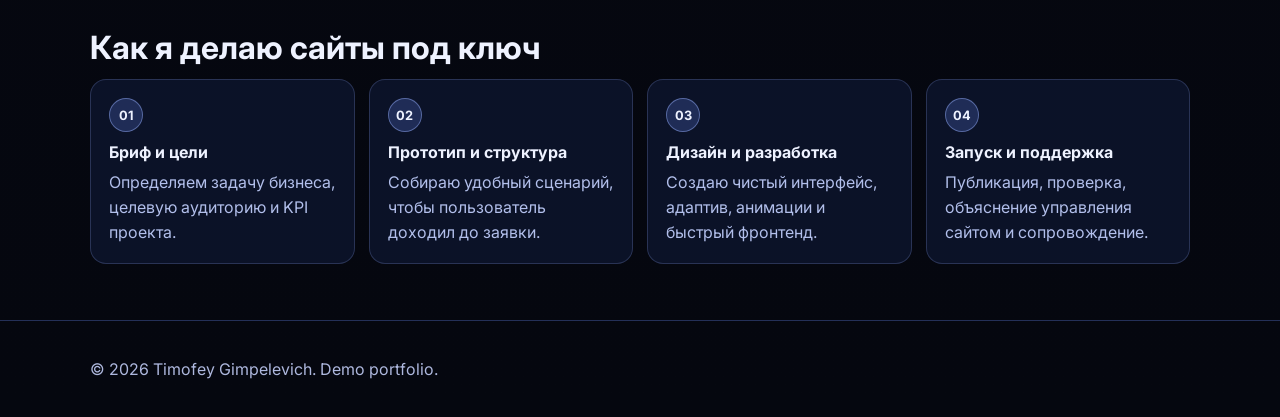
==== commit 958cc2bf: "Refine lead-first contact flow and feedback sections. Prioritize on-page request capture, simplify t" ====
--- a/index.html
+++ b/index.html
@@ -23,6 +23,8 @@
         <a href="#" class="logo">TG WebDev</a>
         <nav>
           <a href="#projects">Проекты</a>
+          <a href="#reviews">Отзывы</a>
+          <a href="#lead-form">Заявка</a>
           <a href="#services">Услуги</a>
           <a href="#about">Обо мне</a>
           <a href="#contacts">Контакты</a>
@@ -44,14 +46,7 @@
               приятно показывать клиентам и выгодно запускать в рекламу.
             </p>
             <div class="hero-actions">
-              <button
-                class="btn btn-primary"
-                id="open-contact-modal"
-                data-open-contact-modal="true"
-                type="button"
-              >
-                Обсудить проект
-              </button>
+              <a class="btn btn-primary" href="#lead-form">Оставить заявку</a>
               <a class="btn btn-secondary" href="#projects">Смотреть кейсы</a>
             </div>
             <div class="hero-stats">
@@ -97,10 +92,10 @@
       </section>
 
       <section id="projects" class="section container" data-reveal>
-        <h2>Мои демо-кейсы</h2>
-        <p class="section-text">
-          Все проекты ниже - учебные демо-кейсы, оформленные в формате реальных
-          коммерческих задач.
+        <h2>Примеры моих работ</h2>
+        <p class="section-text">
+          Под каждый проект готов адаптировать решение под вашу задачу, нишу и
+          целевую аудиторию.
         </p>
         <div class="projects-grid">
           <article class="card" data-reveal>
@@ -210,6 +205,95 @@
               аккуратная структура для поддержки.
             </p>
           </article>
+        </div>
+      </section>
+
+      <section id="reviews" class="section container" data-reveal>
+        <h2>Отзывы</h2>
+        <p class="section-text">
+          Добавляю отзывы клиентов после завершения проектов. Если мы уже
+          работали вместе, буду благодарен за 1-2 предложения о сотрудничестве.
+        </p>
+        <div class="reviews-grid">
+          <article class="review-card">
+            <p class="review-text">Здесь будет отзыв клиента.</p>
+          </article>
+          <article class="review-card">
+            <p class="review-text">Здесь будет отзыв клиента.</p>
+          </article>
+        </div>
+      </section>
+
+      <section id="review-form" class="section container lead-section" data-reveal>
+        <h2>Форма отзыва</h2>
+        <p class="section-text">
+          Если мы уже работали вместе, оставьте короткий отзыв. Он будет
+          сохранен на этом устройстве и поможет обновить секцию отзывов.
+        </p>
+        <form id="review-form-submit" class="request-form">
+          <label>
+            Текст отзыва
+            <textarea
+              name="reviewMessage"
+              rows="4"
+              required
+              placeholder="Например: понравилась скорость и качество коммуникации"
+            ></textarea>
+          </label>
+          <button class="btn btn-primary" type="submit">Сохранить отзыв</button>
+          <p id="review-status" class="request-status" aria-live="polite"></p>
+        </form>
+        <div class="requests-log" id="reviews-log" hidden>
+          <h3>Сохраненные отзывы</h3>
+          <ul id="reviews-list"></ul>
+        </div>
+      </section>
+
+      <section id="lead-form" class="section container lead-section" data-reveal>
+        <h2>Оставить заявку</h2>
+        <p class="section-text">
+          Оставьте контакт и задачу прямо на сайте. Я сохраню запрос и свяжусь с
+          вами в течение 24 часов.
+        </p>
+        <form id="request-form" class="request-form">
+          <label>
+            Имя
+            <input type="text" name="name" required placeholder="Как к вам обращаться" />
+          </label>
+          <label>
+            Контакт для связи
+            <input
+              type="text"
+              name="contact"
+              required
+              placeholder="Telegram, email или телефон"
+            />
+          </label>
+          <label>
+            Тип проекта
+            <select name="projectType" required>
+              <option value="">Выберите вариант</option>
+              <option>Лендинг</option>
+              <option>Многостраничный сайт</option>
+              <option>Интернет-магазин</option>
+              <option>Доработка существующего сайта</option>
+            </select>
+          </label>
+          <label>
+            Кратко о задаче
+            <textarea
+              name="message"
+              rows="4"
+              required
+              placeholder="Что нужно сделать, сроки и пожелания"
+            ></textarea>
+          </label>
+          <button class="btn btn-primary" type="submit">Отправить заявку</button>
+          <p id="request-status" class="request-status" aria-live="polite"></p>
+        </form>
+        <div class="requests-log" id="requests-log" hidden>
+          <h3>Последние сохраненные заявки</h3>
+          <ul id="requests-list"></ul>
         </div>
       </section>
 
@@ -234,7 +318,8 @@
       <section id="contacts" class="section container contact" data-reveal>
         <h2>Контакты</h2>
         <p class="section-text">
-          Готов обсудить проект и назвать сроки в течение 24 часов.
+          Основной способ связи - форма заявки выше. Для быстрого контакта
+          можно также использовать Telegram и почту.
         </p>
         <div class="contact-grid">
           <a href="mailto:tigimpa@gmail.com">tigimpa@gmail.com</a>
@@ -273,24 +358,6 @@
         </div>
       </section>
 
-      <section class="section container final-cta" data-reveal>
-        <h2>Готов помочь с сайтом под ваши задачи</h2>
-        <p>
-          Если нужен современный и понятный сайт с акцентом на заявки - напишите,
-          и я предложу решение под ваш бизнес уже сегодня.
-        </p>
-        <div class="hero-actions">
-          <button
-            class="btn btn-primary"
-            id="open-contact-modal-bottom"
-            data-open-contact-modal="true"
-            type="button"
-          >
-            Приступить
-          </button>
-          <a class="btn btn-secondary" href="#contacts">Смотреть контакты</a>
-        </div>
-      </section>
     </main>
 
     <div class="modal" id="contact-modal" aria-hidden="true" hidden>
@@ -301,15 +368,15 @@
         </button>
         <h2 id="modal-title">Где удобно продолжить общение?</h2>
         <p class="section-text">
-          Выберите удобный канал, и я отвечу в ближайшее время.
+          Выберите удобный канал. На кнопки ниже можно сразу нажать.
         </p>
         <div class="modal-actions">
-          <a href="mailto:tigimpa@gmail.com">Email: tigimpa@gmail.com</a>
+          <a href="mailto:tigimpa@gmail.com">Написать на почту: tigimpa@gmail.com</a>
           <a href="https://t.me/atfnttfy" target="_blank" rel="noreferrer">
-            Telegram: @atfnttfy
+            Написать в Telegram: @atfnttfy
           </a>
           <a href="https://github.com/TimaGimpelevich" target="_blank" rel="noreferrer">
-            GitHub: TimaGimpelevich
+            GitHub профиль: TimaGimpelevich
           </a>
         </div>
       </div>
--- a/styles.css
+++ b/styles.css
@@ -428,6 +428,25 @@
   gap: 16px;
 }
 
+.reviews-grid {
+  display: grid;
+  grid-template-columns: repeat(2, minmax(0, 1fr));
+  gap: 16px;
+}
+
+.review-card {
+  border: 1px solid rgba(133, 154, 223, 0.24);
+  border-radius: 16px;
+  background: rgba(17, 27, 60, 0.58);
+  padding: 18px;
+}
+
+.review-text {
+  margin: 0 0 10px;
+  color: #d5ddf9;
+  line-height: 1.65;
+}
+
 .process {
   padding-top: 20px;
 }
@@ -489,6 +508,74 @@
   line-height: 1.7;
 }
 
+.lead-section {
+  border: 1px solid rgba(133, 154, 223, 0.24);
+  border-radius: 20px;
+  background: rgba(14, 23, 50, 0.7);
+  padding: 28px;
+}
+
+.request-form {
+  display: grid;
+  gap: 14px;
+  max-width: 760px;
+}
+
+.request-form label {
+  display: grid;
+  gap: 8px;
+  color: #d7e1ff;
+  font-weight: 600;
+  font-size: 0.95rem;
+}
+
+.request-form input,
+.request-form select,
+.request-form textarea {
+  width: 100%;
+  border: 1px solid rgba(133, 154, 223, 0.35);
+  background: rgba(8, 13, 31, 0.72);
+  color: #eff3ff;
+  border-radius: 12px;
+  padding: 12px 13px;
+  font: inherit;
+}
+
+.request-form textarea {
+  resize: vertical;
+}
+
+.request-form input:focus,
+.request-form select:focus,
+.request-form textarea:focus {
+  outline: none;
+  border-color: rgba(170, 191, 255, 0.8);
+  box-shadow: 0 0 0 3px rgba(106, 141, 255, 0.2);
+}
+
+.request-status {
+  min-height: 20px;
+  margin: 0;
+  color: #bcd2ff;
+}
+
+.requests-log {
+  margin-top: 20px;
+  border-top: 1px solid rgba(133, 154, 223, 0.25);
+  padding-top: 14px;
+}
+
+.requests-log h3 {
+  margin-top: 0;
+}
+
+.requests-log ul {
+  margin: 0;
+  padding-left: 18px;
+  color: #c7d3f6;
+  line-height: 1.5;
+}
+
 .skills {
   display: flex;
   flex-wrap: wrap;
@@ -581,11 +668,12 @@
 
 .modal-actions a {
   display: block;
-  border: 1px solid rgba(133, 154, 223, 0.35);
+  border: 1px solid rgba(147, 169, 244, 0.42);
   border-radius: 12px;
-  padding: 11px 14px;
-  color: #dbe3ff;
-  background: rgba(17, 26, 53, 0.65);
+  padding: 13px 14px;
+  color: #eff3ff;
+  background: linear-gradient(160deg, rgba(32, 50, 104, 0.75), rgba(19, 29, 62, 0.85));
+  font-weight: 600;
 }
 
 #open-contact-modal {
@@ -594,7 +682,8 @@
 }
 
 .modal-actions a:hover {
-  border-color: rgba(172, 193, 255, 0.7);
+  border-color: rgba(192, 208, 255, 0.85);
+  transform: translateY(-1px);
 }
 
 [data-reveal] {
@@ -646,7 +735,8 @@
   .pricing-grid,
   .proof-grid,
   .trust-strip,
-  .process-grid {
+  .process-grid,
+  .reviews-grid {
     grid-template-columns: 1fr;
   }
 
@@ -675,5 +765,9 @@
   .final-cta {
     padding: 20px;
   }
-}
-
+
+  .lead-section {
+    padding: 18px;
+  }
+}
+
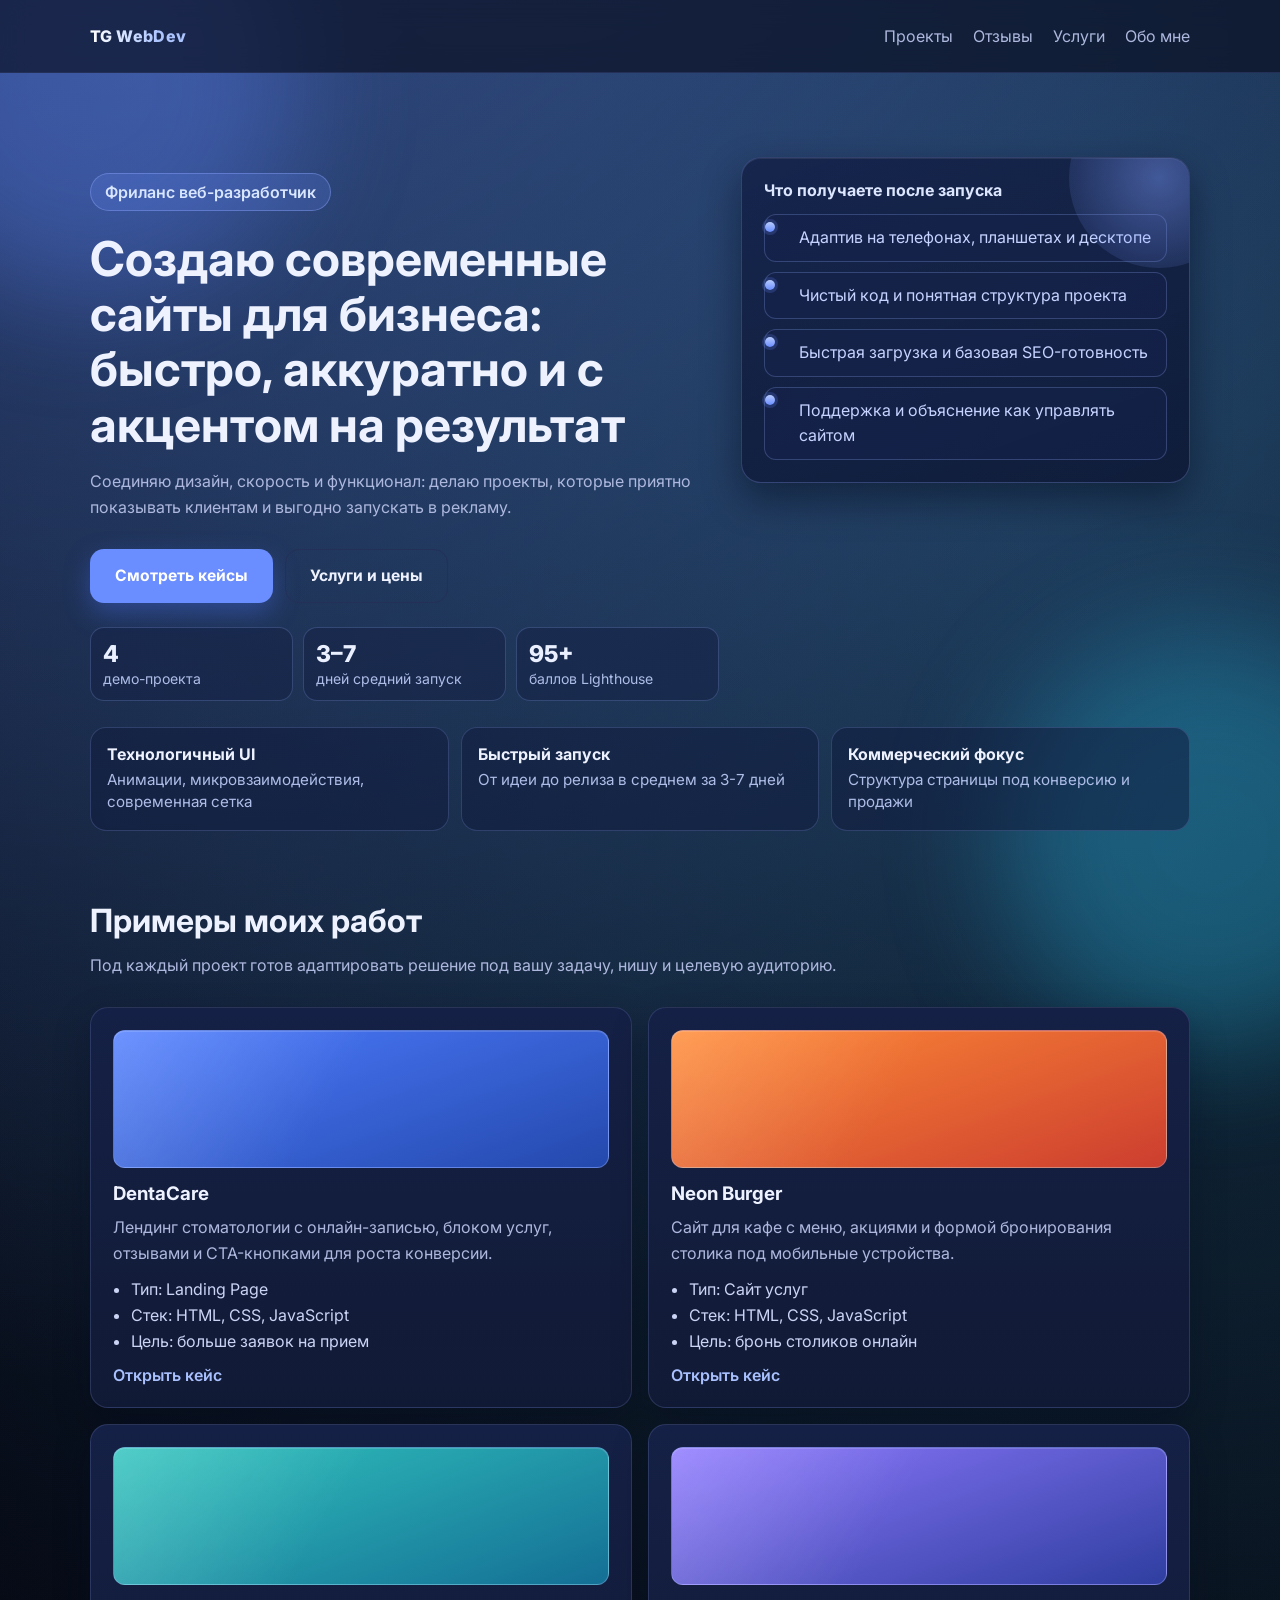
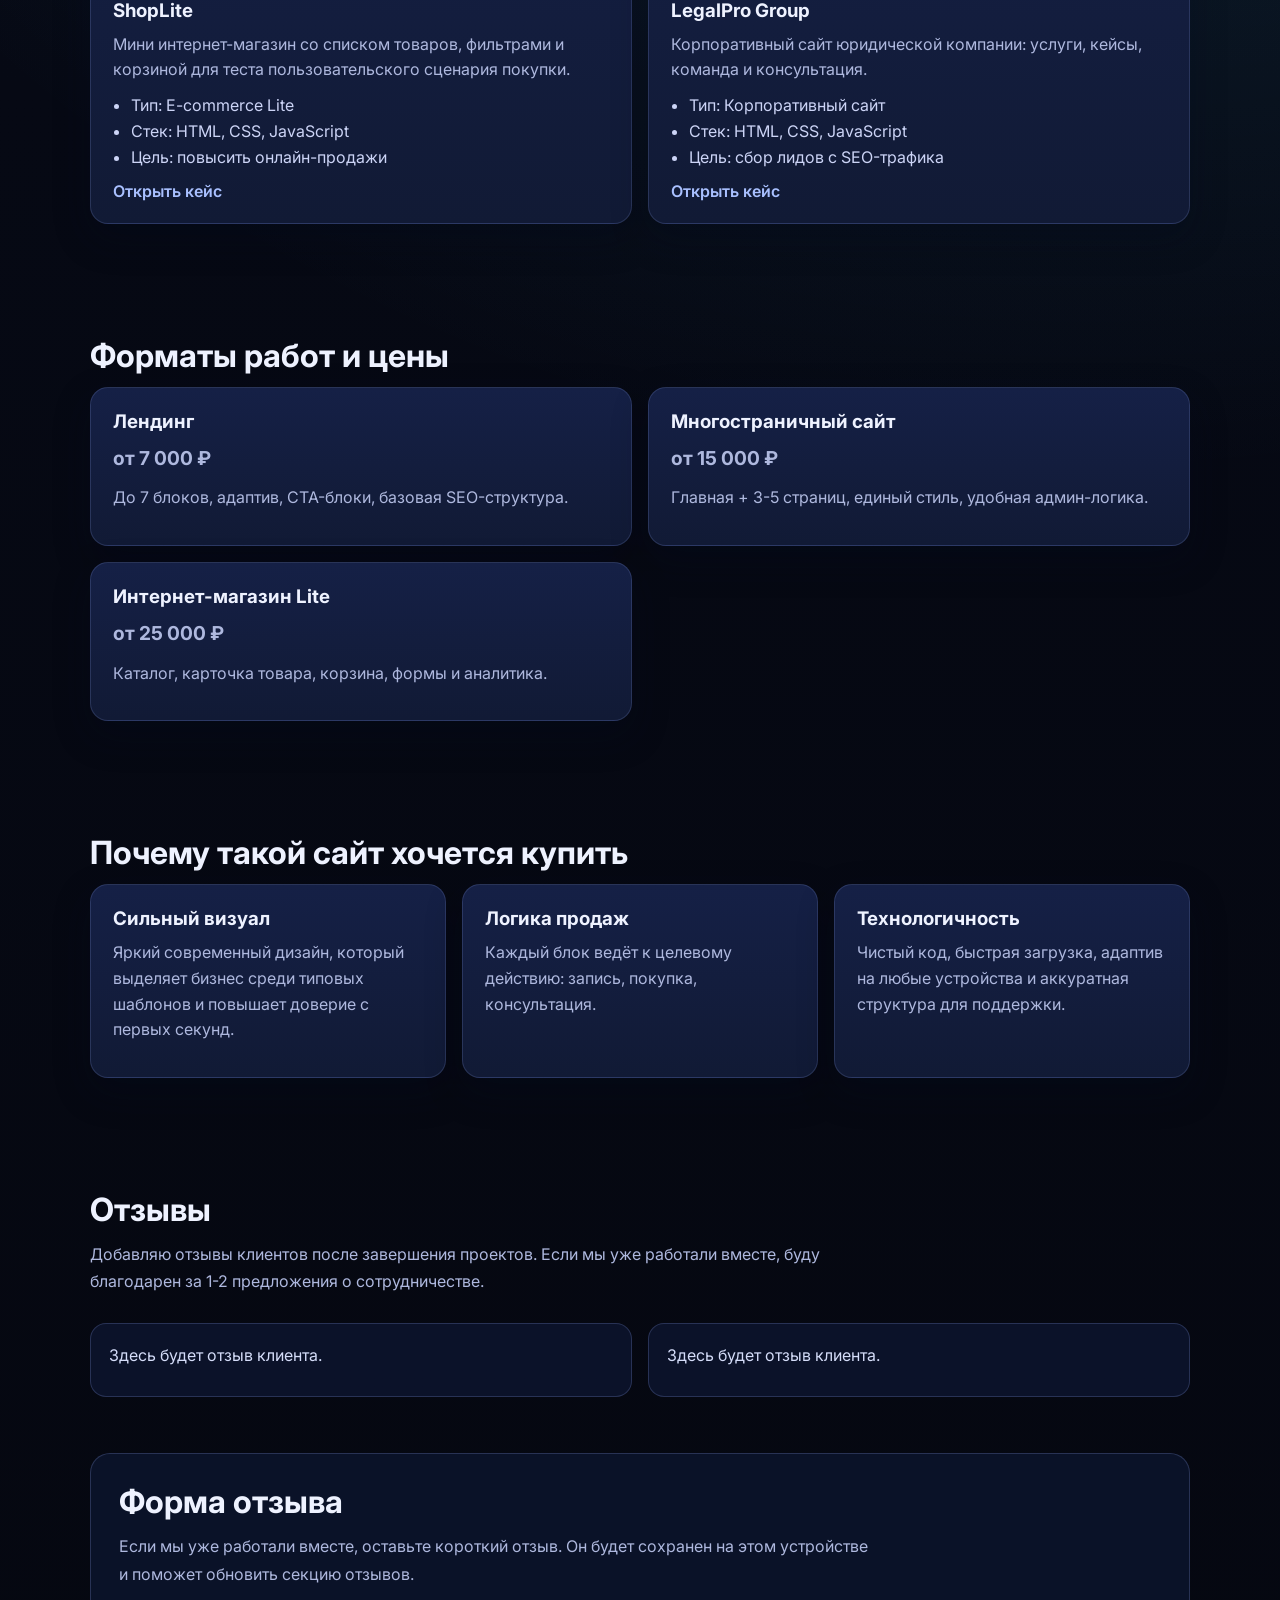
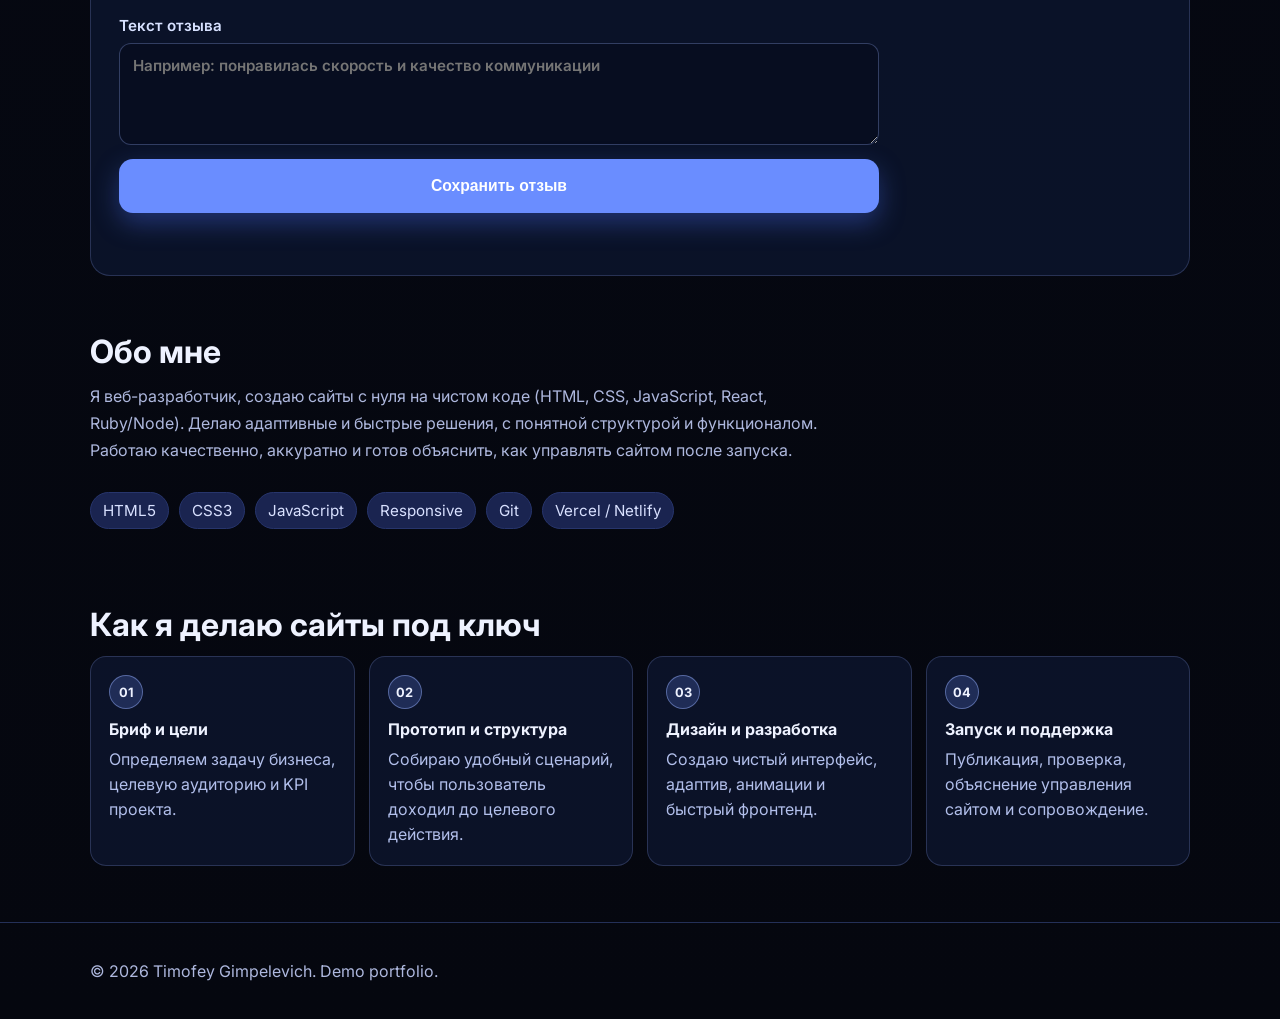
==== commit bc70105c: "Portfolio: remove lead/contact UI; add GitHub Pages deploy workflow Made-with: Cursor" ====
--- a/index.html
+++ b/index.html
@@ -24,10 +24,8 @@
         <nav>
           <a href="#projects">Проекты</a>
           <a href="#reviews">Отзывы</a>
-          <a href="#lead-form">Заявка</a>
           <a href="#services">Услуги</a>
           <a href="#about">Обо мне</a>
-          <a href="#contacts">Контакты</a>
         </nav>
       </div>
     </header>
@@ -46,8 +44,8 @@
               приятно показывать клиентам и выгодно запускать в рекламу.
             </p>
             <div class="hero-actions">
-              <a class="btn btn-primary" href="#lead-form">Оставить заявку</a>
-              <a class="btn btn-secondary" href="#projects">Смотреть кейсы</a>
+              <a class="btn btn-primary" href="#projects">Смотреть кейсы</a>
+              <a class="btn btn-secondary" href="#services">Услуги и цены</a>
             </div>
             <div class="hero-stats">
               <article>
@@ -55,8 +53,8 @@
                 <span>демо-проекта</span>
               </article>
               <article>
-                <p>24ч</p>
-                <span>на первый ответ</span>
+                <p>3–7</p>
+                <span>дней средний запуск</span>
               </article>
               <article>
                 <p>95+</p>
@@ -87,7 +85,7 @@
         </article>
         <article>
           <p>Коммерческий фокус</p>
-          <span>Структура страницы под заявки и продажи</span>
+          <span>Структура страницы под конверсию и продажи</span>
         </article>
       </section>
 
@@ -166,7 +164,7 @@
           <article class="card" data-reveal>
             <h3>Лендинг</h3>
             <p class="price">от 7 000 ₽</p>
-            <p>До 7 блоков, адаптив, форма заявки, базовая SEO-структура.</p>
+            <p>До 7 блоков, адаптив, CTA-блоки, базовая SEO-структура.</p>
           </article>
           <article class="card" data-reveal>
             <h3>Многостраничный сайт</h3>
@@ -194,8 +192,7 @@
           <article class="card" data-reveal>
             <h3>Логика продаж</h3>
             <p>
-              Каждый блок работает на действие: оставить заявку, написать в
-              Telegram или заказать консультацию.
+              Каждый блок ведёт к целевому действию: запись, покупка, консультация.
             </p>
           </article>
           <article class="card" data-reveal>
@@ -249,86 +246,21 @@
         </div>
       </section>
 
-      <section id="lead-form" class="section container lead-section" data-reveal>
-        <h2>Оставить заявку</h2>
-        <p class="section-text">
-          Оставьте контакт и задачу прямо на сайте. Я сохраню запрос и свяжусь с
-          вами в течение 24 часов.
-        </p>
-        <form id="request-form" class="request-form">
-          <label>
-            Имя
-            <input type="text" name="name" required placeholder="Как к вам обращаться" />
-          </label>
-          <label>
-            Контакт для связи
-            <input
-              type="text"
-              name="contact"
-              required
-              placeholder="Telegram, email или телефон"
-            />
-          </label>
-          <label>
-            Тип проекта
-            <select name="projectType" required>
-              <option value="">Выберите вариант</option>
-              <option>Лендинг</option>
-              <option>Многостраничный сайт</option>
-              <option>Интернет-магазин</option>
-              <option>Доработка существующего сайта</option>
-            </select>
-          </label>
-          <label>
-            Кратко о задаче
-            <textarea
-              name="message"
-              rows="4"
-              required
-              placeholder="Что нужно сделать, сроки и пожелания"
-            ></textarea>
-          </label>
-          <button class="btn btn-primary" type="submit">Отправить заявку</button>
-          <p id="request-status" class="request-status" aria-live="polite"></p>
-        </form>
-        <div class="requests-log" id="requests-log" hidden>
-          <h3>Последние сохраненные заявки</h3>
-          <ul id="requests-list"></ul>
-        </div>
-      </section>
-
       <section id="about" class="section container" data-reveal>
         <h2>Обо мне</h2>
         <p class="section-text">
           Я веб-разработчик, создаю сайты с нуля на чистом коде (HTML, CSS,
           JavaScript, React, Ruby/Node). Делаю адаптивные и быстрые решения, с
-          понятной структурой и функционалом. Работаю качественно, аккуратно,
-          всегда на связи и готов объяснить, как управлять сайтом после запуска.
+          понятной структурой и функционалом. Работаю качественно, аккуратно
+          и готов объяснить, как управлять сайтом после запуска.
         </p>
         <div class="skills">
           <span>HTML5</span>
           <span>CSS3</span>
           <span>JavaScript</span>
           <span>Responsive</span>
-          <span>Git & GitHub</span>
+          <span>Git</span>
           <span>Vercel / Netlify</span>
-        </div>
-      </section>
-
-      <section id="contacts" class="section container contact" data-reveal>
-        <h2>Контакты</h2>
-        <p class="section-text">
-          Основной способ связи - форма заявки выше. Для быстрого контакта
-          можно также использовать Telegram и почту.
-        </p>
-        <div class="contact-grid">
-          <a href="mailto:tigimpa@gmail.com">tigimpa@gmail.com</a>
-          <a href="https://t.me/atfnttfy" target="_blank" rel="noreferrer"
-            >@atfnttfy</a
-          >
-          <a href="https://github.com/TimaGimpelevich" target="_blank" rel="noreferrer"
-            >github.com/TimaGimpelevich</a
-          >
         </div>
       </section>
 
@@ -343,7 +275,7 @@
           <article class="process-step">
             <span>02</span>
             <h3>Прототип и структура</h3>
-            <p>Собираю удобный сценарий, чтобы пользователь доходил до заявки.</p>
+            <p>Собираю удобный сценарий, чтобы пользователь доходил до целевого действия.</p>
           </article>
           <article class="process-step">
             <span>03</span>
@@ -359,28 +291,6 @@
       </section>
 
     </main>
-
-    <div class="modal" id="contact-modal" aria-hidden="true" hidden>
-      <div class="modal-backdrop" data-close-modal="true"></div>
-      <div class="modal-dialog" role="dialog" aria-modal="true" aria-labelledby="modal-title">
-        <button class="modal-close" id="close-contact-modal" type="button" aria-label="Закрыть">
-          ×
-        </button>
-        <h2 id="modal-title">Где удобно продолжить общение?</h2>
-        <p class="section-text">
-          Выберите удобный канал. На кнопки ниже можно сразу нажать.
-        </p>
-        <div class="modal-actions">
-          <a href="mailto:tigimpa@gmail.com">Написать на почту: tigimpa@gmail.com</a>
-          <a href="https://t.me/atfnttfy" target="_blank" rel="noreferrer">
-            Написать в Telegram: @atfnttfy
-          </a>
-          <a href="https://github.com/TimaGimpelevich" target="_blank" rel="noreferrer">
-            GitHub профиль: TimaGimpelevich
-          </a>
-        </div>
-      </div>
-    </div>
 
     <footer class="footer">
       <div class="container">
--- a/styles.css
+++ b/styles.css
@@ -591,101 +591,6 @@
   font-size: 0.95rem;
 }
 
-.contact {
-  padding-bottom: 80px;
-}
-
-.contact-grid {
-  display: flex;
-  flex-wrap: wrap;
-  gap: 12px;
-}
-
-.contact-grid a {
-  border: 1px solid rgba(133, 154, 223, 0.35);
-  border-radius: 12px;
-  padding: 11px 14px;
-  color: #dbe3ff;
-  background: rgba(17, 26, 53, 0.65);
-  transition: transform 0.2s ease, border-color 0.2s ease;
-}
-
-.contact-grid a:hover {
-  transform: translateY(-2px);
-  border-color: rgba(172, 193, 255, 0.7);
-}
-
-.modal {
-  position: fixed;
-  inset: 0;
-  display: none;
-  align-items: center;
-  justify-content: center;
-  z-index: 20;
-  padding: 16px;
-}
-
-.modal[aria-hidden="false"] {
-  display: flex;
-}
-
-.modal-backdrop {
-  position: absolute;
-  inset: 0;
-  background: rgba(4, 8, 18, 0.76);
-  backdrop-filter: blur(4px);
-}
-
-.modal-dialog {
-  position: relative;
-  width: min(520px, 92%);
-  max-height: calc(100vh - 32px);
-  overflow-y: auto;
-  background: linear-gradient(180deg, var(--surface-soft) 0%, var(--surface) 100%);
-  border: 1px solid rgba(149, 173, 248, 0.42);
-  border-radius: 18px;
-  padding: 24px;
-  z-index: 1;
-  box-shadow: 0 20px 50px rgba(3, 8, 24, 0.65);
-}
-
-.modal-close {
-  position: absolute;
-  right: 14px;
-  top: 10px;
-  border: none;
-  background: transparent;
-  color: #cdd9ff;
-  font-size: 1.7rem;
-  cursor: pointer;
-  line-height: 1;
-}
-
-.modal-actions {
-  display: grid;
-  gap: 10px;
-}
-
-.modal-actions a {
-  display: block;
-  border: 1px solid rgba(147, 169, 244, 0.42);
-  border-radius: 12px;
-  padding: 13px 14px;
-  color: #eff3ff;
-  background: linear-gradient(160deg, rgba(32, 50, 104, 0.75), rgba(19, 29, 62, 0.85));
-  font-weight: 600;
-}
-
-#open-contact-modal {
-  cursor: pointer;
-  appearance: none;
-}
-
-.modal-actions a:hover {
-  border-color: rgba(192, 208, 255, 0.85);
-  transform: translateY(-1px);
-}
-
 [data-reveal] {
   opacity: 1;
   transform: translateY(0);
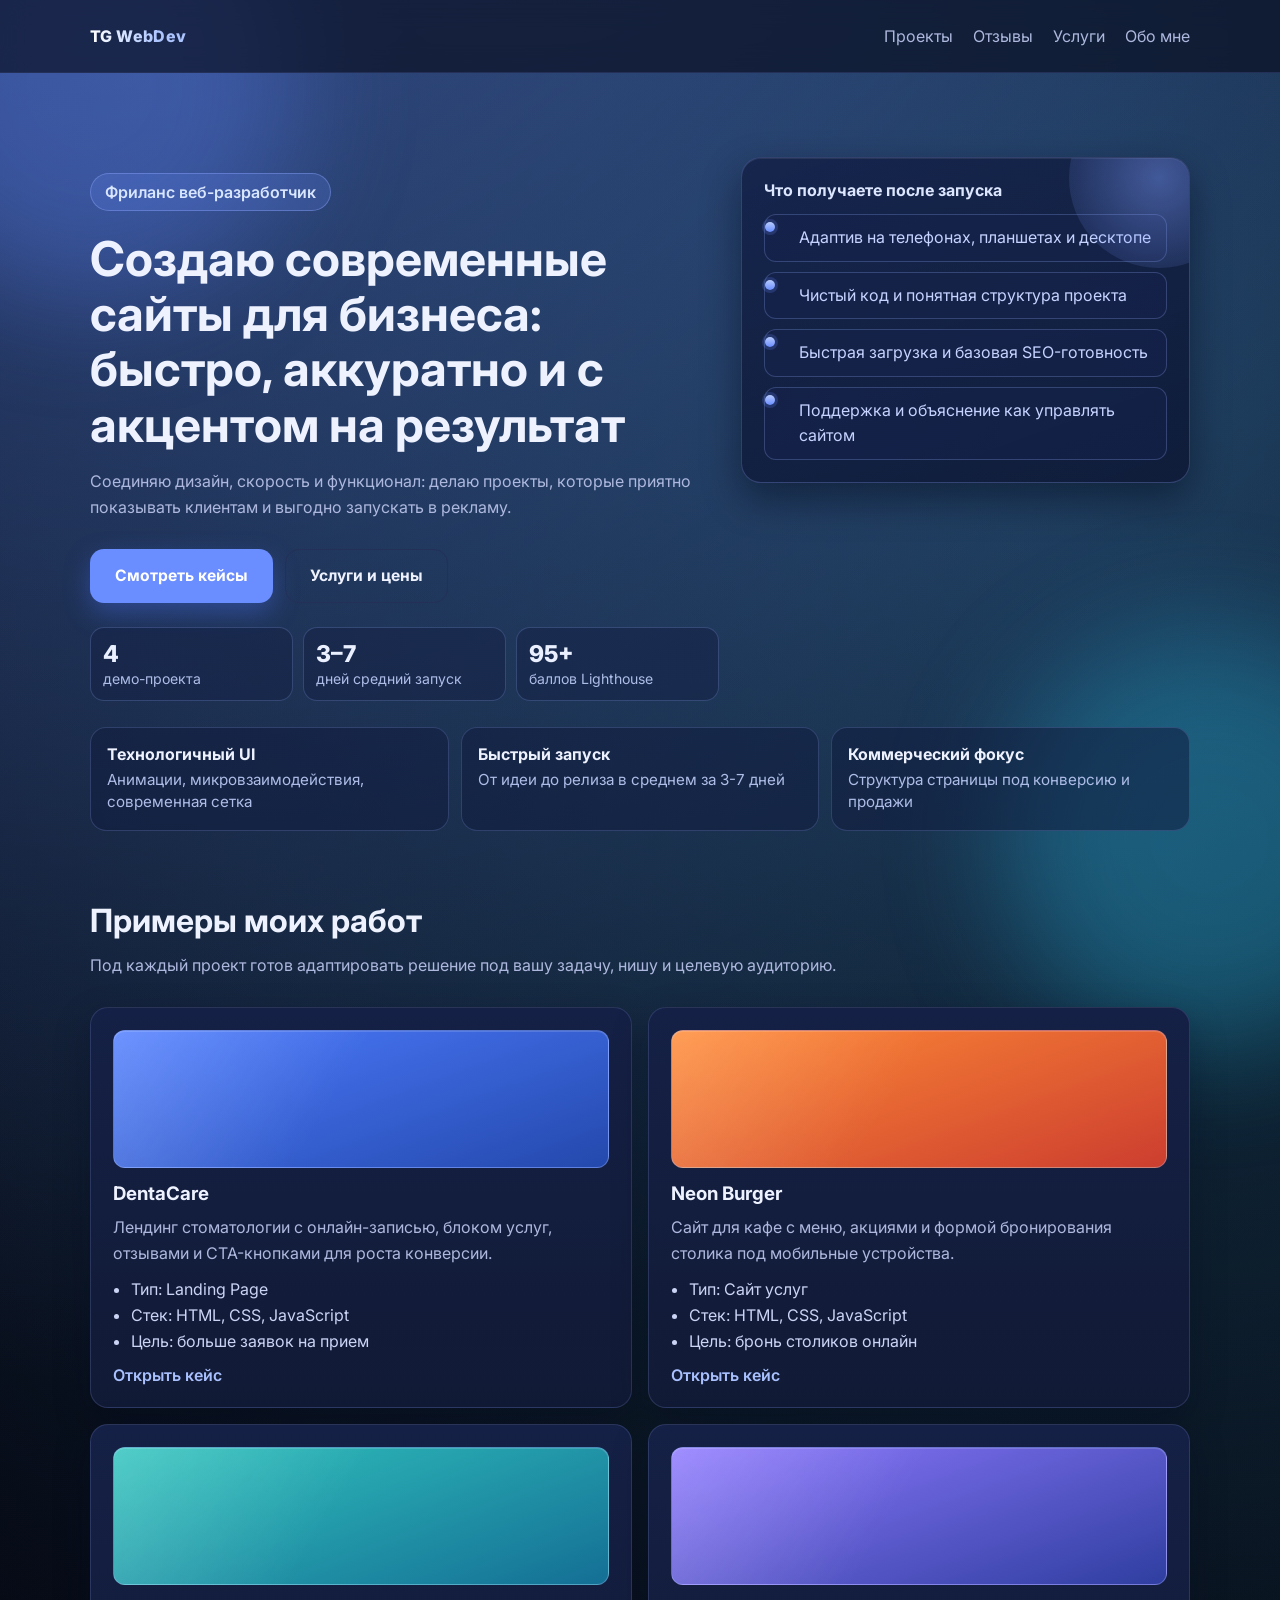
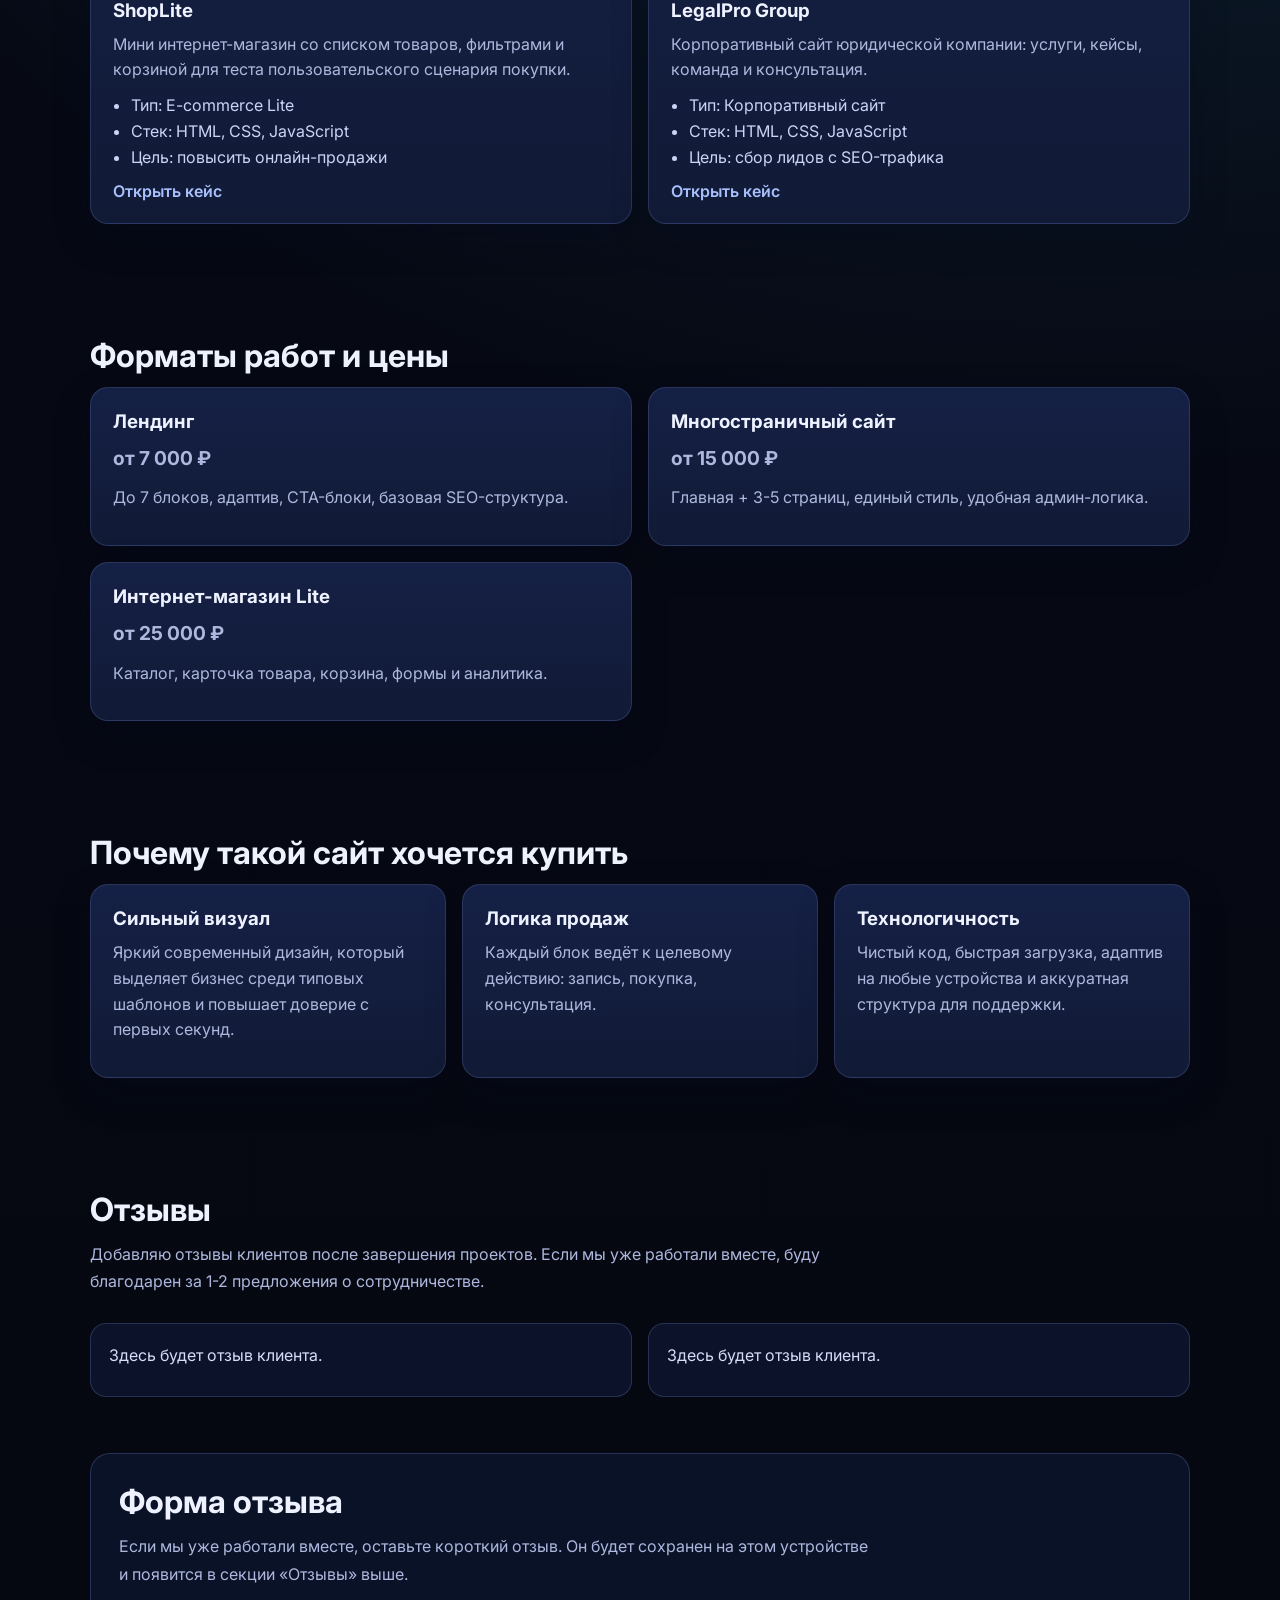
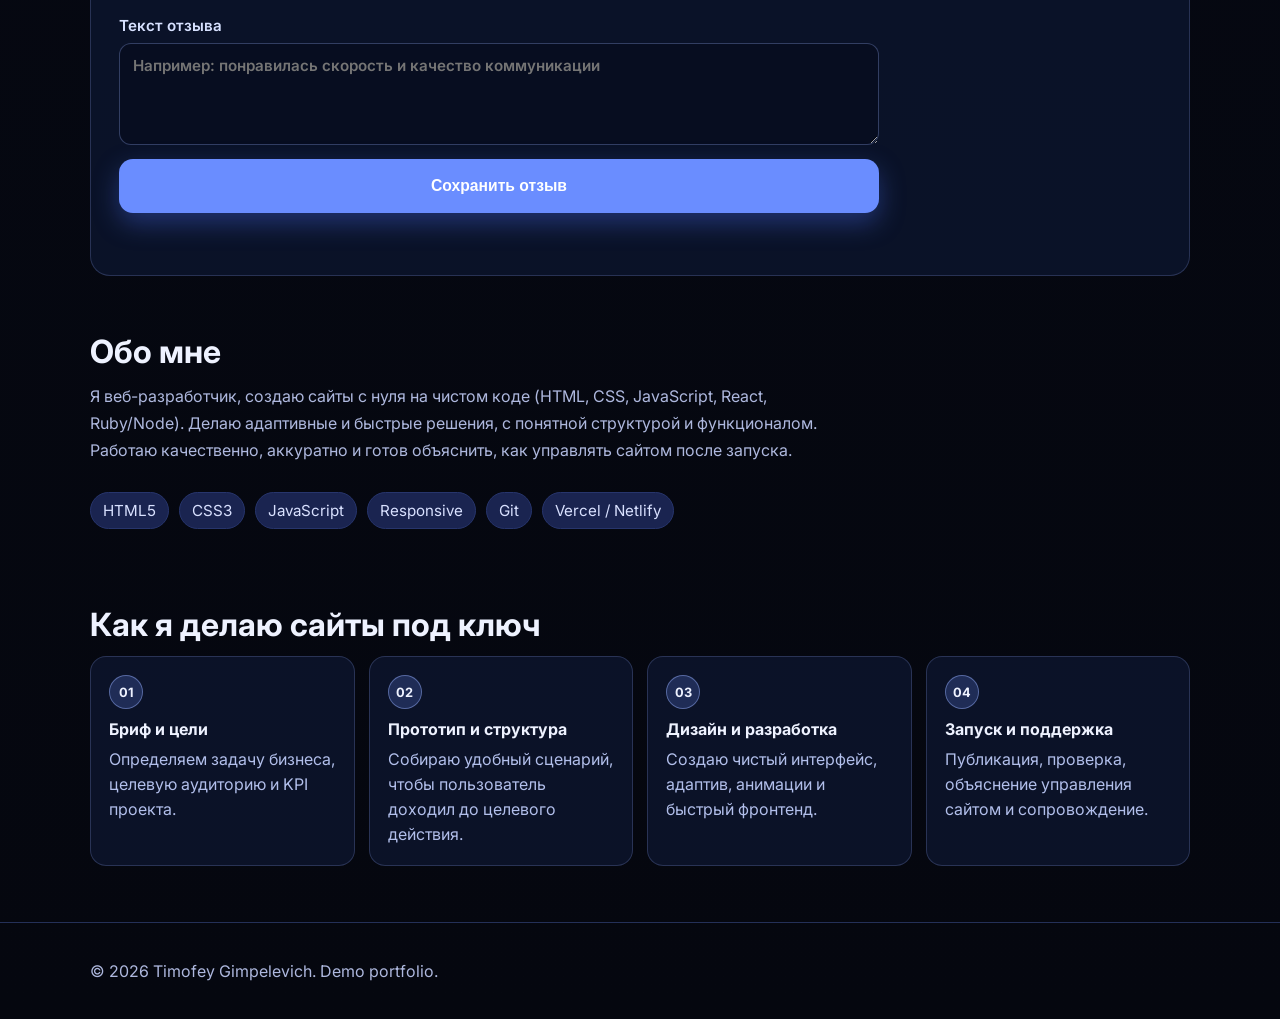
==== commit af49ee0f: "Render saved reviews in the reviews section; remove duplicate log Made-with: Cursor" ====
--- a/index.html
+++ b/index.html
@@ -211,21 +211,14 @@
           Добавляю отзывы клиентов после завершения проектов. Если мы уже
           работали вместе, буду благодарен за 1-2 предложения о сотрудничестве.
         </p>
-        <div class="reviews-grid">
-          <article class="review-card">
-            <p class="review-text">Здесь будет отзыв клиента.</p>
-          </article>
-          <article class="review-card">
-            <p class="review-text">Здесь будет отзыв клиента.</p>
-          </article>
-        </div>
+        <div class="reviews-grid" id="reviews-grid-root" aria-live="polite"></div>
       </section>
 
       <section id="review-form" class="section container lead-section" data-reveal>
         <h2>Форма отзыва</h2>
         <p class="section-text">
           Если мы уже работали вместе, оставьте короткий отзыв. Он будет
-          сохранен на этом устройстве и поможет обновить секцию отзывов.
+          сохранен на этом устройстве и появится в секции «Отзывы» выше.
         </p>
         <form id="review-form-submit" class="request-form">
           <label>
@@ -240,10 +233,6 @@
           <button class="btn btn-primary" type="submit">Сохранить отзыв</button>
           <p id="review-status" class="request-status" aria-live="polite"></p>
         </form>
-        <div class="requests-log" id="reviews-log" hidden>
-          <h3>Сохраненные отзывы</h3>
-          <ul id="reviews-list"></ul>
-        </div>
       </section>
 
       <section id="about" class="section container" data-reveal>
